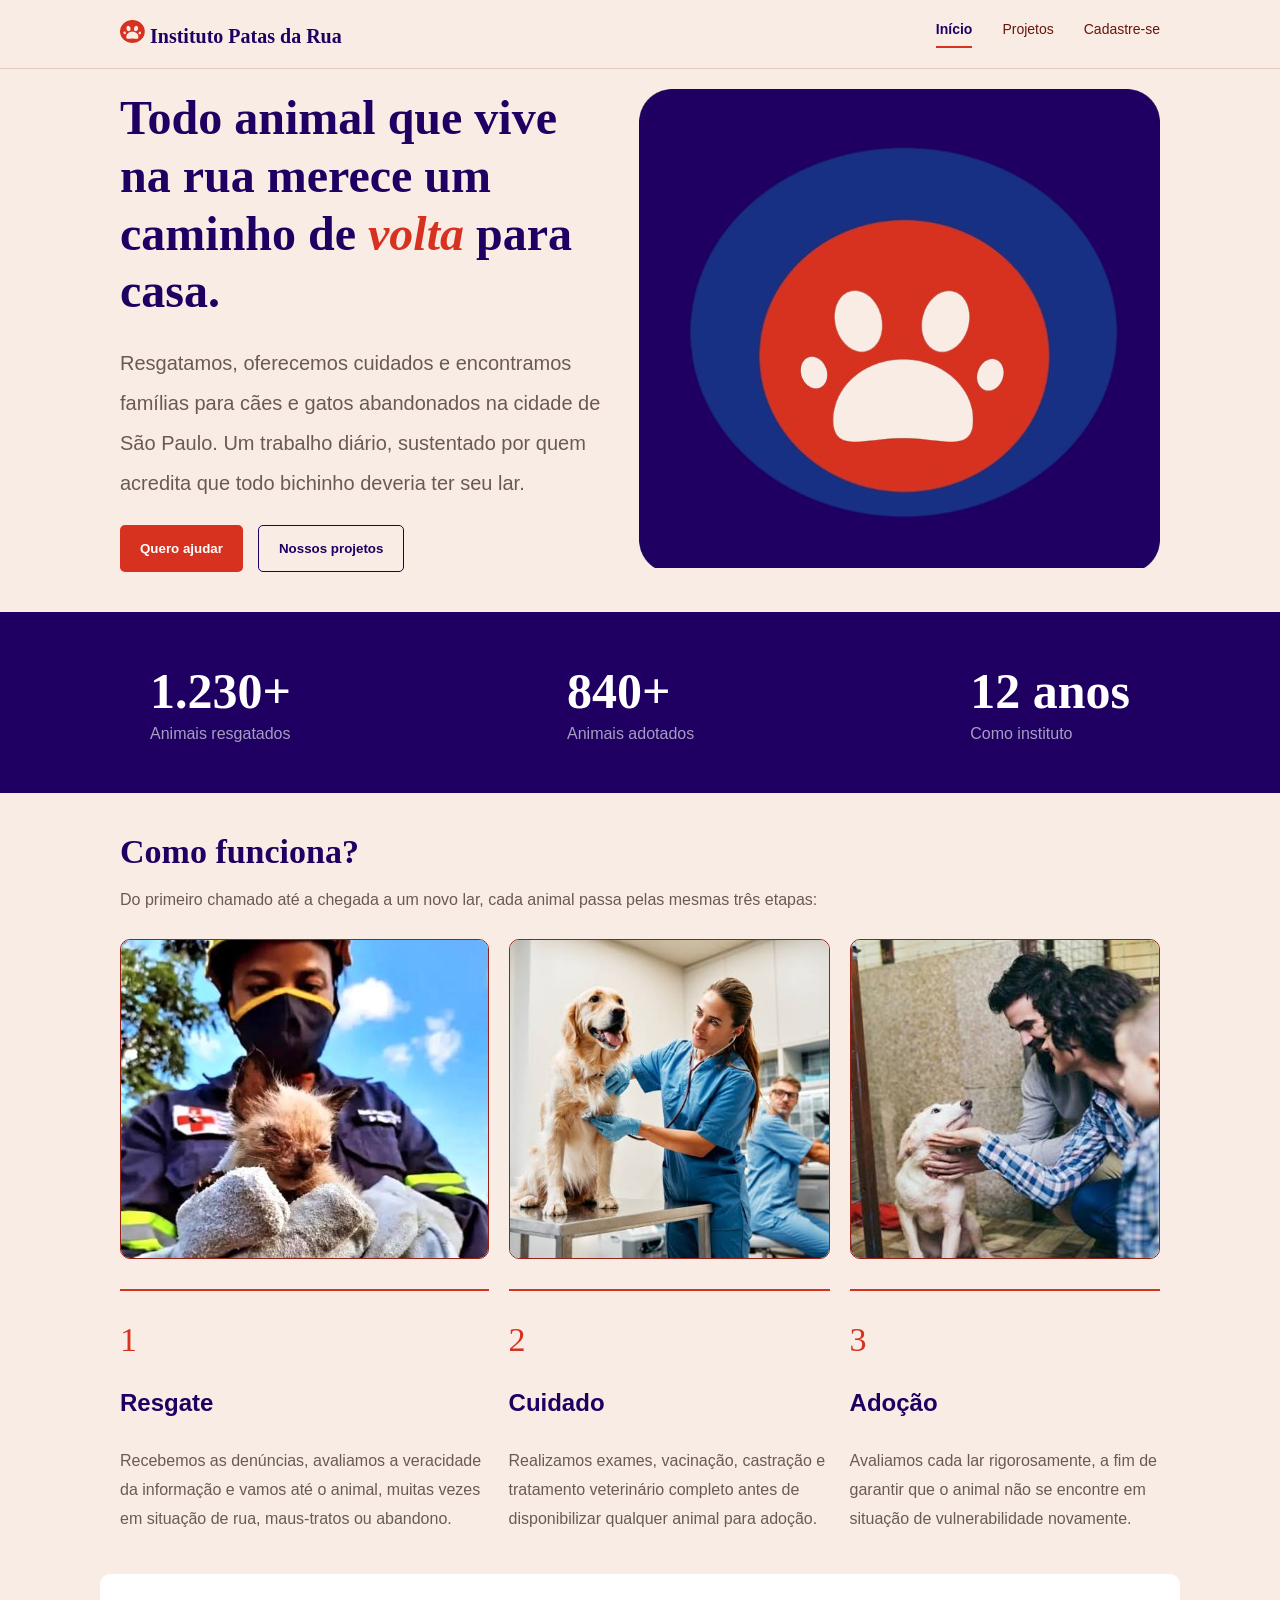
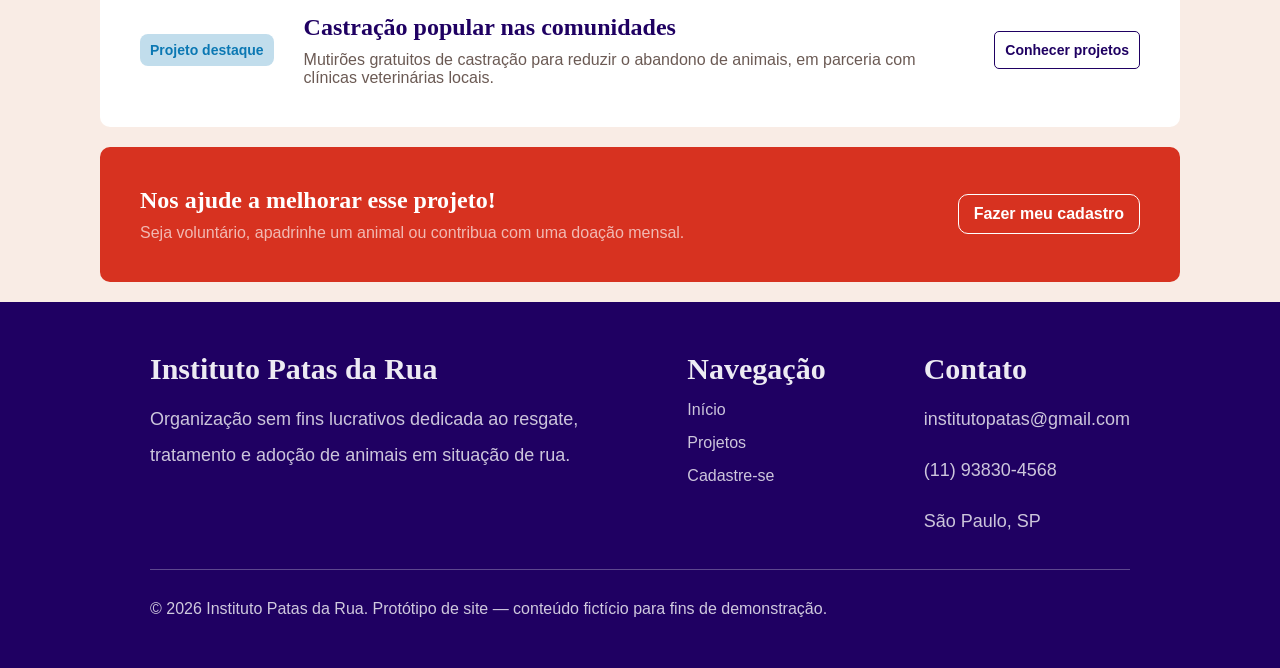
==== index.html @ ed0e5763 "correções W3C" ====
<!DOCTYPE html>
<html lang="en">

<head>
    <meta charset="UTF-8">
    <meta name="viewport" content="width=device-width, initial-scale=1.0">
    <title>Projeto Patas de Rua</title>
    <link rel="stylesheet" href="css/style_index.css">
</head>

<body>
    <header class="header">
        <div class="header_content">
            <div class="header_content__logo">
                <h1>
                    <img src="assets/logo.png" alt="Logo Menu">
                    <span>Instituto Patas da Rua</span>
                </h1>
            </div>
            <nav>
                <ul>
                    <li class="active"><a href="index.html">Início</a></li>
                    <li><a href="projetos.html">Projetos</a></li>
                    <li><a href="cadastro.html">Cadastre-se</a></li>
                </ul>
            </nav>
        </div>
    </header>
    <main class="main">
        <section class="hero">
            <div class="hero_content">
                <div class="hero_title">
                    <h2>Todo animal que vive na rua merece um caminho de <span
                            style="color: #D73220;"><i>volta</i></span> para casa.</h2>
                    <p>Resgatamos, oferecemos cuidados e encontramos famílias para cães e gatos abandonados na cidade de
                        São Paulo.
                        Um trabalho diário, sustentado por quem acredita que todo bichinho deveria ter seu lar.</p>
                    <div class="hero_buttons">
                        <button type="button" id="ajuda">Quero ajudar</button>
                        <button type="button" id="projetos">Nossos projetos</button>
                    </div>
                </div>
                <div class="hero_image">
                    <img src="assets/logo-grande.png" alt="Logo Patas da Rua">
                </div>
            </div>
        </section>
        <div class="ong_info">
            <div class="ong_info__content">
                <div class="ong_info__card">
                    <span>1.230+</span>
                    <span>Animais resgatados</span>
                </div>
                <div class="ong_info__card">
                    <span>840+</span>
                    <span>Animais adotados</span>
                </div>
                <div class="ong_info__card">
                    <span>12 anos</span>
                    <span>Como instituto</span>
                </div>
            </div>
        </div>
        <section class="ong">
            <div class="ong_content">
                <div class="ong_content__title">
                    <h3>Como funciona?</h3>
                    <p>Do primeiro chamado até a chegada a um novo lar, cada animal passa pelas mesmas três etapas:</p>
                </div>
                <div class="ong_content__list">
                    <div class="ong_content__item">
                        <img src="assets/resgate.jpg" alt="Resgatando Animais">
                        <div class="ong_item__desc">
                            <span>1</span>
                            <h4>Resgate</h4>
                            <p>Recebemos as denúncias, avaliamos a veracidade da informação e vamos até o animal, muitas
                                vezes em situação de rua, maus-tratos ou abandono.</p>
                        </div>
                    </div>
                    <div class="ong_content__item">
                        <img src="assets/cuidado.jpg" alt="Cuidando de Animais">
                        <div class="ong_item__desc">
                            <span>2</span>
                            <h4>Cuidado</h4>
                            <p>Realizamos exames, vacinação, castração e tratamento veterinário completo antes de
                                disponibilizar qualquer animal para adoção.</p>
                        </div>
                    </div>
                    <div class="ong_content__item">
                        <img src="assets/adocao.jpg" alt="Adotando Animais">
                        <div class="ong_item__desc">
                            <span>3</span>
                            <h4>Adoção</h4>
                            <p>Avaliamos cada lar rigorosamente, a fim de garantir que o animal não se encontre em
                                situação
                                de vulnerabilidade novamente.</p>
                        </div>
                    </div>
                </div>
            </div>
        </section>
        <section class="projeto_destaque">
            <div class="projeto_destaque__content">
                <div class="projeto_destaque__title">
                    <span>Projeto destaque</span>
                </div>
                <div class="projeto_destaque__desc">
                    <h4>Castração popular nas comunidades</h4>
                    <p>Mutirões gratuitos de castração para reduzir o abandono de animais, em parceria com clínicas
                        veterinárias locais.</p>
                </div>
                <div class="projeto_destaque__button">
                    <button type="button">Conhecer projetos</button>
                </div>
            </div>
        </section>
        <section class="disclaimer-cadastro">
            <div class="disclaimer-cadastro__content">
                <h4>Nos ajude a melhorar esse projeto!</h4>
                <p>Seja voluntário, apadrinhe um animal ou contribua com uma doação mensal.</p>
            </div>
            <div class="disclaimer-cadastro__button">
                <button type="button">Fazer meu cadastro</button>
            </div>
        </section>
        <footer class="footer">
            <div class="footer_content">
                <div class="footer_content__left">
                    <div class="footer_content__item">
                        <h4>Instituto Patas da Rua</h4>
                        <span>Organização sem fins lucrativos dedicada ao resgate, tratamento e adoção de animais em
                            situação
                            de
                            rua.</span>
                    </div>
                    <div class="footer_content__item">
                        <h4>Navegação</h4>
                        <ul>
                            <li><a href="index.html">Início</a></li>
                            <li><a href="projetos.html">Projetos</a></li>
                            <li><a href="cadastro.html">Cadastre-se</a></li>
                        </ul>
                    </div>
                    <div class="footer_content__item">
                        <h4>Contato</h4>
                        <span>institutopatas@gmail.com</span>
                        <span>(11) 93830-4568</span>
                        <span>São Paulo, SP</span>
                    </div>
                </div>
                <hr>
                <div class="footer_content__right">
                    <span>© 2026 Instituto Patas da Rua. Protótipo de site — conteúdo fictício para fins de
                        demonstração.</span>
                </div>
            </div>
        </footer>
    </main>
    <script>
        const menuItems = document.querySelectorAll(".header nav ul li");
        const paginaAtual = window.location.pathname.split("/").pop() || "index.html";

        menuItems.forEach((item) => {
            const link = item.querySelector("a");
            item.classList.toggle("active", link.getAttribute("href") === paginaAtual);
        });

        if (!document.querySelector(".header nav ul li.active")) {
            menuItems[0].classList.add("active");
        }
    </script>
</body>

</html>
---- css/style_index.css ----
*{
    margin: 0;
    padding: 0;
    box-sizing: border-box;
}

body{
    background-color: #F9ECE5;
    font-family: 'Work Sans', sans-serif;
}

.main{
    display: flex;
    flex-direction: column;
    gap: 20px;
}

.header{
    padding: 20px;
    border-bottom: 1px solid rgba(105, 22, 11, 0.162);
}

.header .header_content{
    display: flex;
    justify-content: space-between;
    align-items: end;
    margin: 0 100px;
}

.header h1{
    font-family: 'Fraunces', Georgia, serif;
    color: #1F0062;
    font-size: 20px;
}

.header nav ul{
    display: flex;
    gap: 30px;
}

.header nav ul li{
    list-style: none;
    padding-bottom: 8px;
    border-bottom: 2px solid transparent;
}

.header nav ul li.active{
    border-bottom-color: #D73220;   
}

.header nav ul li.active a{
    color: #1F0062;
    font-weight: 700;
}

.header nav ul li a{
    text-decoration: none;
    text-decoration-line: none;
    font-size: 14px;
    color: #68150A;
}

.header_content__logo{
    display: flex;
    align-items: center;
    gap: 10px;
}

.header_content__logo h1 img{
    width: 25px;
    height: 25  px;
    object-fit: contain;
}

.hero .hero_title{
    display: flex;
    flex-direction: column;
    justify-content: space-between;
}

.hero .hero_title h2{
    font-size: 48px;
    font-family: 'Fraunces', Georgia, serif;
    line-height: 1.2;
    color: #1F0062;
}

.hero .hero_title p{
    font-size: 20px;
    color: #6b5A54;
    line-height: 2;
}

.hero .hero_content{
    display: flex;
    gap: 20px;
    margin: 0 100px;
    padding: 20px;
}

.hero .hero_buttons{
    display: flex;
    gap: 15px;
}

.hero .hero_buttons button{
    padding: 15px 20px;
    background: transparent;
    border: none;
    font-family: 'Work Sans', sans-serif;
    border-radius: 5px;
    font-weight: 700;
    cursor: pointer;
}

.hero .hero_buttons button#ajuda{
    background-color: #D73220; 
    color: #fff;
}

.hero .hero_buttons button#ajuda:hover{
    background-color: #962216; 
    transition: all 300ms;
}

.hero .hero_buttons button#projetos{
    border: 1px solid #1F0062;
    color: #1F0062;
}

.hero .hero_buttons button#projetos:hover{
    background-color: #1F0062; 
    color: #fff;
    transition: all 300ms;
}

.ong_info{
    background-color: #1F0062;
}

.ong_info__content{
    display: flex;
    justify-content: space-between;
    margin: 0 100px;
    padding: 50px;
}

.ong_info__card{
    display: flex;
    flex-direction: column;
    gap: 5px;
}

.ong_info__card span:nth-child(1){
    font-size: 50px;
    font-weight: 700;
    color: #fff;
    font-family: 'Fraunces', Georgia, serif;
}

.ong_info__card span:nth-child(2){
    font-size: 16px;
    font-weight: 500;
    color: #ffffff9c;
    font-family: 'Work Sans', sans-serif;
}

.ong_content{
    margin: 0 100px;
    padding: 20px;
    display: flex;
    flex-direction: column;
    gap: 30px;
}

.ong_content__title{
    display: flex;
    flex-direction: column;
    gap: 20px;
}

.ong_content__title h3{
    font-family: 'Fraunces', Georgia, serif;
    font-size: 34px;
    color: #1F0062;
}

.ong_content__title p{
    font-family: 'Work Sans', sans-serif;
    color: #6b5A54;
    font-size: 16px;
}

.ong_content__list{
    display: flex;
    gap: 20px;
}

.ong_content__item{
    display: flex;
    flex-direction: column;
    gap: 30px;
}

.ong_content__item img{
    object-fit: cover;
    width: 100%;
    height: 320px;
    border: 1px solid #962216;
    border-radius: 10px;
}

.ong_item__desc{
    border-top: 2px solid #D73220;
    padding-top: 30px;
    display: flex;
    flex-direction: column;
    gap: 30px;
}

.ong_content__item span{
    font-family: 'Fraunces', Georgia, serif;
    font-size: 34px;
    color: #D73220;
}

.ong_content__item h4{
    font-family: 'Work Sans', sans-serif;
    font-size: 24px;
    color: #1F0062;
}

.ong_content__item p{
    font-family: 'Work Sans', sans-serif;
    font-size: 16px;
    color: #6b5A54;
    line-height: 1.8;
}

.projeto_destaque__content{
    display: flex;
    align-items: center;
    gap: 30px;
    background-color: #fff;
    border-radius: 10px;
    margin: 0 100px;
    padding: 40px;
}

.projeto_destaque__title{
    display: flex;
    flex-shrink: 0;
}

.projeto_destaque__title span{
    display: inline-flex;
    white-space: nowrap;
    font-family: 'Work Sans', sans-serif;
    font-size: 14px;
    padding: 8px 10px;
    background-color: #0b78b340;
    color: #0B78B3;
    font-weight: 700;
    border-radius: 8px;
}

.projeto_destaque__desc{
    display: flex;
    flex-direction: column;
    flex: 1;
    min-width: 0;
    gap: 10px;
}

.projeto_destaque__desc h4{
    font-family: 'Fraunces', Georgia, serif;
    font-size: 24px;
    color: #1F0062;
}

.projeto_destaque__desc p{
    font-family: 'Work Sans', sans-serif;
    font-size: 16px;
    color: #6b5A54;
}

.projeto_destaque__button{
    flex-shrink: 0;
}

.projeto_destaque__button button{
    padding: 10px;
    background: transparent;
    border: none;
    font-family: 'Work Sans', sans-serif;
    border-radius: 5px;
    font-weight: 700;
    cursor: pointer;

    border: 1px solid #1F0062;
    color: #1F0062;
    font-size: 14px;
}

.projeto_destaque__button button:hover{
    background-color: #1F0062; 
    color: #fff;
    transition: all 300ms;
}

.disclaimer-cadastro{
    margin: 0 100px;
    border-radius: 10px;
    background-color: #D73220;
    padding: 40px;
    display: flex;
    justify-content: space-between;
    align-items: center;
}

.disclaimer-cadastro__content{
    display: flex;
    flex-direction: column;
    gap: 10px;
}

.disclaimer-cadastro h4{
    font-weight: 700;
    font-size: 24px;
    color: #fff;
    font-family: 'Fraunces', Georgia, serif;
}

.disclaimer-cadastro p{
    color: #ffffffa8;
    font-family: 16px;
    font-family: 'Work Sans', sans-serif;
}

.disclaimer-cadastro__button button{
    background: transparent;
    padding: 10px 15px;
    border: 1px solid #fff;
    border-radius: 10px;
    font-family: 'Work Sans', sans-serif;
    font-weight: 700;
    font-size: 16px;
    color: #fff;
    cursor: pointer;
}

.disclaimer-cadastro__button button:hover{
    background-color: #fff; 
    color: #D73220;
    transition: all 300ms;
}

.footer{
    background-color: #1F0062;
}

.footer_content{
    margin: 0 100px;
    padding: 50px;
    display: flex;
    flex-direction: column;
    gap: 30px;
}

.footer_content__left{
    display: flex;
    gap: 10%;
}

.footer_content__item{
    display: flex;
    flex-direction: column;
    gap: 15px;
}

.footer_content__item h4{
    font-family: 'Fraunces', Georgia, serif;
    color: #ffffffeb;
    font-size: 30px;
}

.footer_content__item span{
    font-family: 'Work Sans', sans-serif;
    color: #ffffffc5;
    font-size: 18px;
    line-height: 2;
}

.footer_content__item ul{
    display: flex;
    flex-direction: column;
    gap: 15px;
}

.footer_content__item ul li{
    list-style: none;
}

.footer_content__item ul li a{
    text-decoration: none;
    text-decoration-line: none;
    font-size: 16px;
    color: #ffffffc5;
}

.footer_content hr{
    border: none;
    height: 1px;
    background-color: rgba(255, 255, 255, 0.28);
    margin: 0;
}

.footer_content__right span{
    color: #ffffffc9;
}
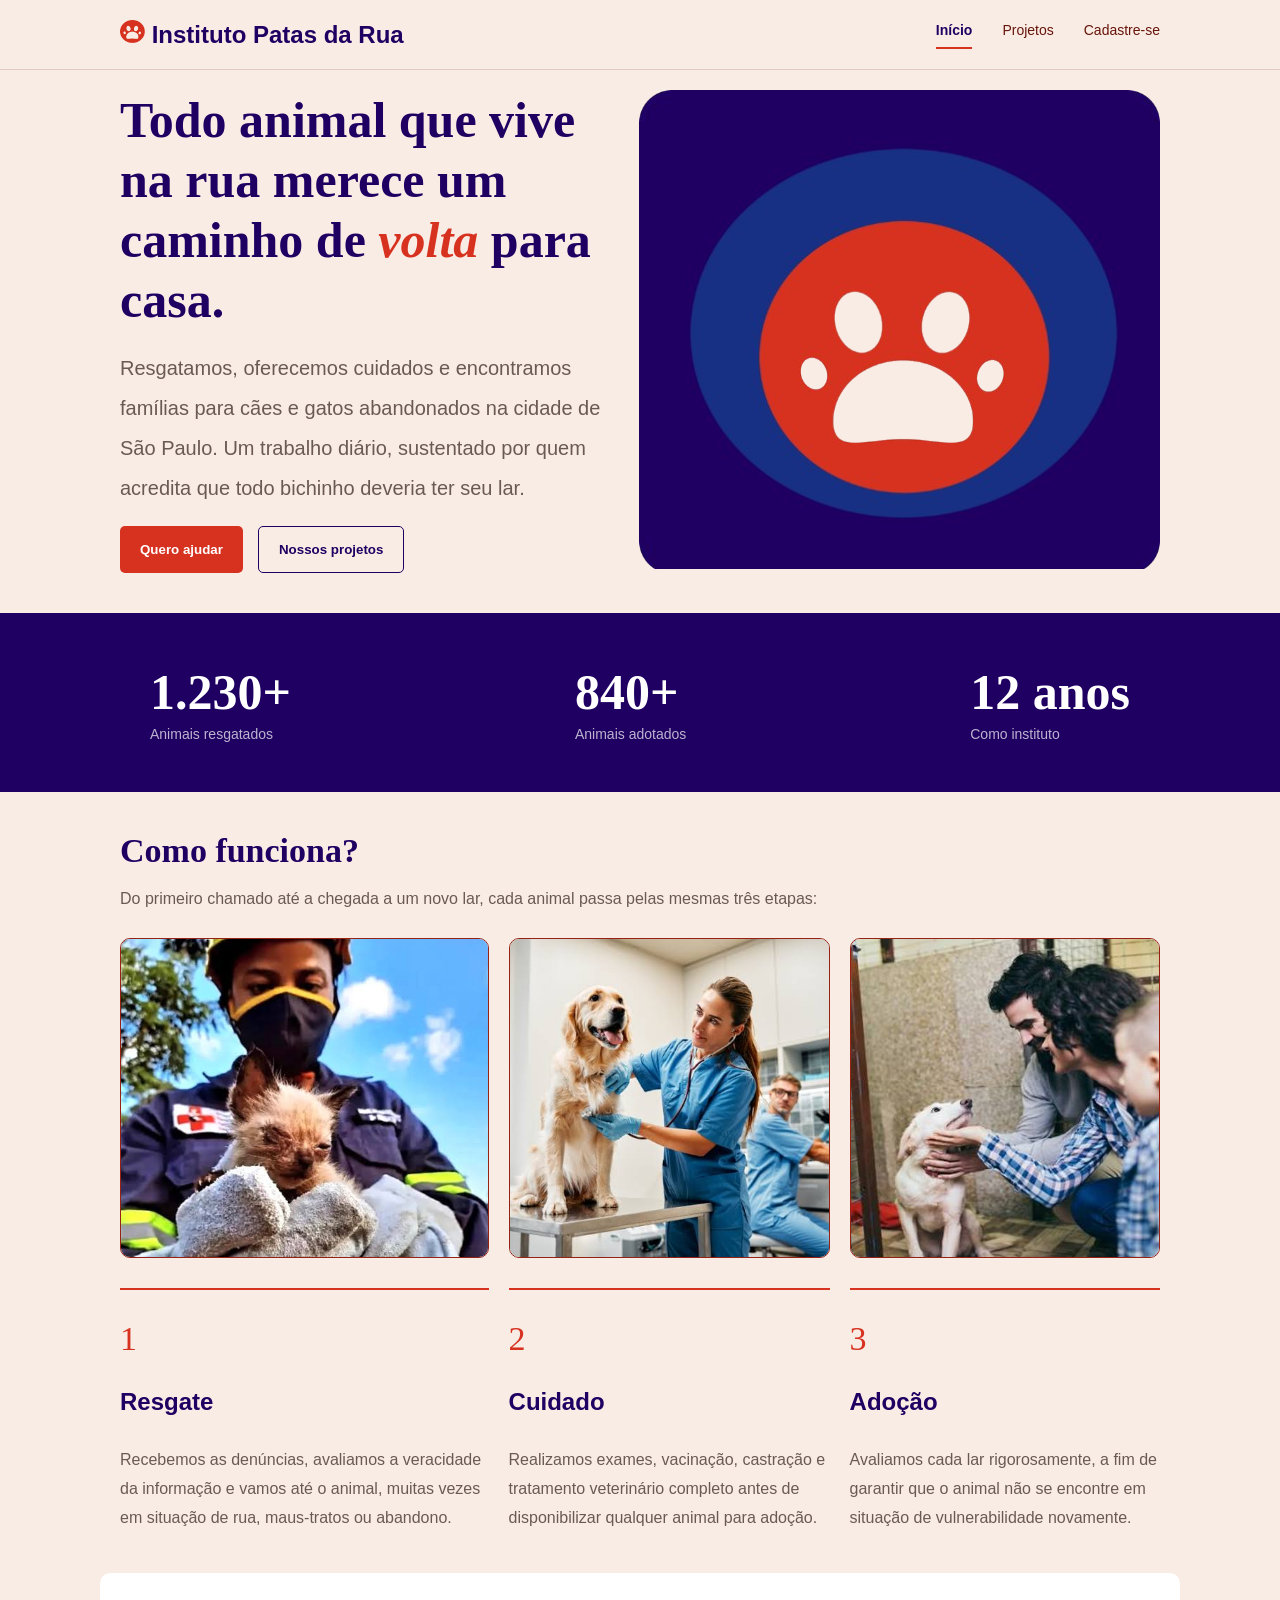
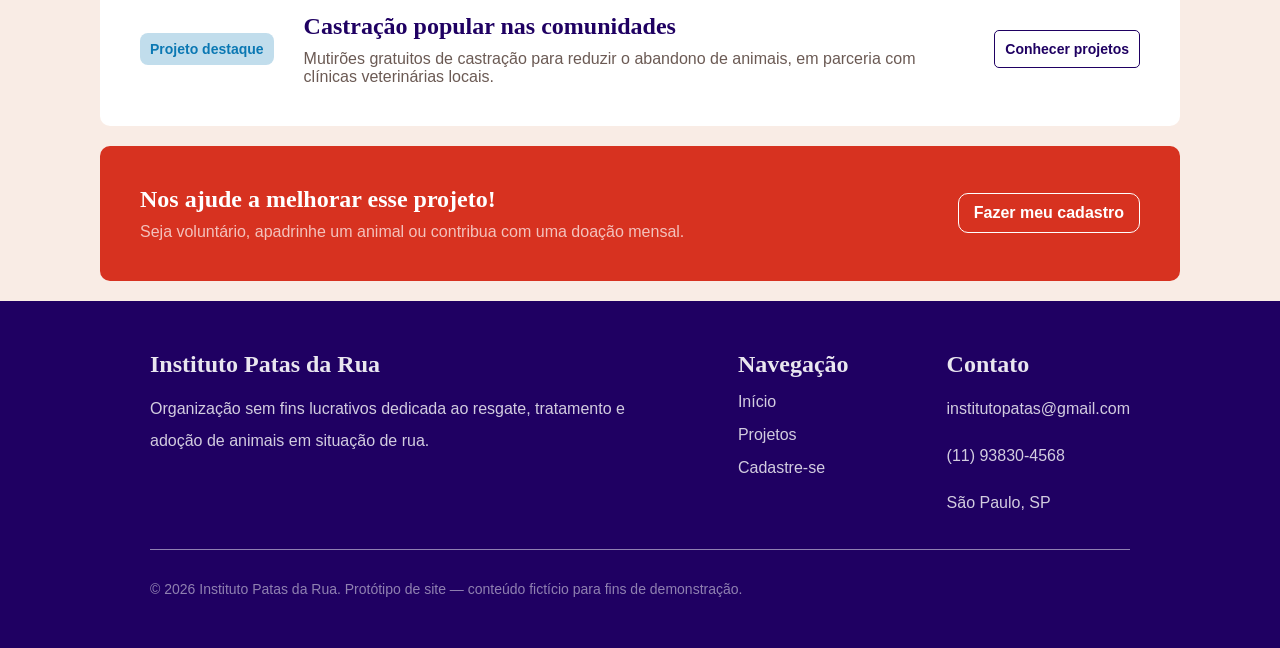
==== commit fb54c163: "adicionando variáveis css e ajustando tamanho de títulos, textos e cores" ====
--- a/index.html
+++ b/index.html
@@ -6,6 +6,8 @@
     <meta name="viewport" content="width=device-width, initial-scale=1.0">
     <title>Projeto Patas de Rua</title>
     <link rel="stylesheet" href="css/style_index.css">
+    <link rel="stylesheet" href="css/style_menu.css">
+    <link rel="stylesheet" href="css/style_footer.css">
 </head>
 
 <body>
@@ -31,7 +33,7 @@
             <div class="hero_content">
                 <div class="hero_title">
                     <h2>Todo animal que vive na rua merece um caminho de <span
-                            style="color: #D73220;"><i>volta</i></span> para casa.</h2>
+                            style="color: var(--vermelho);"><i>volta</i></span> para casa.</h2>
                     <p>Resgatamos, oferecemos cuidados e encontramos famílias para cães e gatos abandonados na cidade de
                         São Paulo.
                         Um trabalho diário, sustentado por quem acredita que todo bichinho deveria ter seu lar.</p>
--- a/css/style_index.css
+++ b/css/style_index.css
@@ -1,3 +1,30 @@
+:root {
+    --vermelho: #D73220;
+    --creme: #F9ECE5;
+    --marrom: #68150A;
+    --azul: #0B78B3;
+    --roxo: #1F0062;
+    --branco: #ffffff;
+    --texto: #6b5A54;
+    --vermelho-escuro: #962216;
+    --vermelho-hover: #68170e;
+    --borda: rgba(105, 22, 11, 0.162);
+    --vermelho-suave: #D7322026;
+    --azul-suave: #0b78b340;
+    --marrom-suave: #68150A26;
+    --roxo-suave: #1F006226;
+    
+    --fonte-titulo: 'Fraunces', Georgia, serif;
+    --fonte-texto: 'Work Sans', sans-serif;
+    
+    --tamanho-titulo-grande: 50px;
+    --tamanho-titulo: 34px;
+    --tamanho-subtitulo: 24px;
+    --tamanho-texto-grande: 20px;
+    --tamanho-texto: 16px;
+    --tamanho-texto-pequeno: 14px;
+}
+
 *{
     margin: 0;
     padding: 0;
@@ -5,8 +32,8 @@
 }
 
 body{
-    background-color: #F9ECE5;
-    font-family: 'Work Sans', sans-serif;
+    background-color: var(--creme);
+    font-family: var(--fonte-texto);
 }
 
 .main{
@@ -15,79 +42,22 @@
     gap: 20px;
 }
 
-.header{
-    padding: 20px;
-    border-bottom: 1px solid rgba(105, 22, 11, 0.162);
-}
-
-.header .header_content{
-    display: flex;
+.hero .hero_title{
+    display: flex;
+    flex-direction: column;
     justify-content: space-between;
-    align-items: end;
-    margin: 0 100px;
-}
-
-.header h1{
-    font-family: 'Fraunces', Georgia, serif;
-    color: #1F0062;
-    font-size: 20px;
-}
-
-.header nav ul{
-    display: flex;
-    gap: 30px;
-}
-
-.header nav ul li{
-    list-style: none;
-    padding-bottom: 8px;
-    border-bottom: 2px solid transparent;
-}
-
-.header nav ul li.active{
-    border-bottom-color: #D73220;   
-}
-
-.header nav ul li.active a{
-    color: #1F0062;
-    font-weight: 700;
-}
-
-.header nav ul li a{
-    text-decoration: none;
-    text-decoration-line: none;
-    font-size: 14px;
-    color: #68150A;
-}
-
-.header_content__logo{
-    display: flex;
-    align-items: center;
-    gap: 10px;
-}
-
-.header_content__logo h1 img{
-    width: 25px;
-    height: 25  px;
-    object-fit: contain;
-}
-
-.hero .hero_title{
-    display: flex;
-    flex-direction: column;
-    justify-content: space-between;
 }
 
 .hero .hero_title h2{
-    font-size: 48px;
-    font-family: 'Fraunces', Georgia, serif;
+    font-size: var(--tamanho-titulo-grande);
+    font-family: var(--fonte-titulo);
     line-height: 1.2;
-    color: #1F0062;
+    color: var(--roxo);
 }
 
 .hero .hero_title p{
-    font-size: 20px;
-    color: #6b5A54;
+    font-size: var(--tamanho-texto-grande);
+    color: var(--texto);
     line-height: 2;
 }
 
@@ -107,35 +77,35 @@
     padding: 15px 20px;
     background: transparent;
     border: none;
-    font-family: 'Work Sans', sans-serif;
+    font-family: var(--fonte-texto);
     border-radius: 5px;
     font-weight: 700;
     cursor: pointer;
 }
 
 .hero .hero_buttons button#ajuda{
-    background-color: #D73220; 
-    color: #fff;
+    background-color: var(--vermelho); 
+    color: var(--branco);
 }
 
 .hero .hero_buttons button#ajuda:hover{
-    background-color: #962216; 
+    background-color: var(--vermelho-escuro); 
     transition: all 300ms;
 }
 
 .hero .hero_buttons button#projetos{
-    border: 1px solid #1F0062;
-    color: #1F0062;
+    border: 1px solid var(--roxo);
+    color: var(--roxo);
 }
 
 .hero .hero_buttons button#projetos:hover{
-    background-color: #1F0062; 
-    color: #fff;
+    background-color: var(--roxo); 
+    color: var(--branco);
     transition: all 300ms;
 }
 
 .ong_info{
-    background-color: #1F0062;
+    background-color: var(--roxo);
 }
 
 .ong_info__content{
@@ -152,17 +122,17 @@
 }
 
 .ong_info__card span:nth-child(1){
-    font-size: 50px;
-    font-weight: 700;
-    color: #fff;
-    font-family: 'Fraunces', Georgia, serif;
+    font-size: var(--tamanho-titulo-grande);
+    font-weight: 700;
+    color: var(--branco);
+    font-family: var(--fonte-titulo);
 }
 
 .ong_info__card span:nth-child(2){
-    font-size: 16px;
+    font-size: var(--tamanho-texto-pequeno);
     font-weight: 500;
-    color: #ffffff9c;
-    font-family: 'Work Sans', sans-serif;
+    color: rgba(255, 255, 255, 0.7);
+    font-family: var(--fonte-texto);
 }
 
 .ong_content{
@@ -180,15 +150,15 @@
 }
 
 .ong_content__title h3{
-    font-family: 'Fraunces', Georgia, serif;
-    font-size: 34px;
-    color: #1F0062;
+    font-family: var(--fonte-titulo);
+    font-size: var(--tamanho-titulo);
+    color: var(--roxo);
 }
 
 .ong_content__title p{
-    font-family: 'Work Sans', sans-serif;
-    color: #6b5A54;
-    font-size: 16px;
+    font-family: var(--fonte-texto);
+    color: var(--texto);
+    font-size: var(--tamanho-texto);
 }
 
 .ong_content__list{
@@ -206,12 +176,12 @@
     object-fit: cover;
     width: 100%;
     height: 320px;
-    border: 1px solid #962216;
+    border: 1px solid var(--vermelho-escuro);
     border-radius: 10px;
 }
 
 .ong_item__desc{
-    border-top: 2px solid #D73220;
+    border-top: 2px solid var(--vermelho);
     padding-top: 30px;
     display: flex;
     flex-direction: column;
@@ -219,21 +189,21 @@
 }
 
 .ong_content__item span{
-    font-family: 'Fraunces', Georgia, serif;
-    font-size: 34px;
-    color: #D73220;
+    font-family: var(--fonte-titulo);
+    font-size: var(--tamanho-titulo);
+    color: var(--vermelho);
 }
 
 .ong_content__item h4{
-    font-family: 'Work Sans', sans-serif;
-    font-size: 24px;
-    color: #1F0062;
+    font-family: var(--fonte-texto);
+    font-size: var(--tamanho-subtitulo);
+    color: var(--roxo);
 }
 
 .ong_content__item p{
-    font-family: 'Work Sans', sans-serif;
-    font-size: 16px;
-    color: #6b5A54;
+    font-family: var(--fonte-texto);
+    font-size: var(--tamanho-texto);
+    color: var(--texto);
     line-height: 1.8;
 }
 
@@ -241,7 +211,7 @@
     display: flex;
     align-items: center;
     gap: 30px;
-    background-color: #fff;
+    background-color: var(--branco);
     border-radius: 10px;
     margin: 0 100px;
     padding: 40px;
@@ -255,11 +225,11 @@
 .projeto_destaque__title span{
     display: inline-flex;
     white-space: nowrap;
-    font-family: 'Work Sans', sans-serif;
-    font-size: 14px;
+    font-family: var(--fonte-texto);
+    font-size: var(--tamanho-texto-pequeno);
     padding: 8px 10px;
-    background-color: #0b78b340;
-    color: #0B78B3;
+    background-color: var(--azul-suave);
+    color: var(--azul);
     font-weight: 700;
     border-radius: 8px;
 }
@@ -273,15 +243,15 @@
 }
 
 .projeto_destaque__desc h4{
-    font-family: 'Fraunces', Georgia, serif;
-    font-size: 24px;
-    color: #1F0062;
+    font-family: var(--fonte-titulo);
+    font-size: var(--tamanho-subtitulo);
+    color: var(--roxo);
 }
 
 .projeto_destaque__desc p{
-    font-family: 'Work Sans', sans-serif;
-    font-size: 16px;
-    color: #6b5A54;
+    font-family: var(--fonte-texto);
+    font-size: var(--tamanho-texto);
+    color: var(--texto);
 }
 
 .projeto_destaque__button{
@@ -292,26 +262,26 @@
     padding: 10px;
     background: transparent;
     border: none;
-    font-family: 'Work Sans', sans-serif;
+    font-family: var(--fonte-texto);
     border-radius: 5px;
     font-weight: 700;
     cursor: pointer;
 
-    border: 1px solid #1F0062;
-    color: #1F0062;
-    font-size: 14px;
+    border: 1px solid var(--roxo);
+    color: var(--roxo);
+    font-size: var(--tamanho-texto-pequeno);
 }
 
 .projeto_destaque__button button:hover{
-    background-color: #1F0062; 
-    color: #fff;
+    background-color: var(--roxo); 
+    color: var(--branco);
     transition: all 300ms;
 }
 
 .disclaimer-cadastro{
     margin: 0 100px;
     border-radius: 10px;
-    background-color: #D73220;
+    background-color: var(--vermelho);
     padding: 40px;
     display: flex;
     justify-content: space-between;
@@ -326,95 +296,31 @@
 
 .disclaimer-cadastro h4{
     font-weight: 700;
-    font-size: 24px;
-    color: #fff;
-    font-family: 'Fraunces', Georgia, serif;
+    font-size: var(--tamanho-subtitulo);
+    color: var(--branco);
+    font-family: var(--fonte-titulo);
 }
 
 .disclaimer-cadastro p{
-    color: #ffffffa8;
+    color: rgba(255, 255, 255, 0.7);
     font-family: 16px;
-    font-family: 'Work Sans', sans-serif;
+    font-family: var(--fonte-texto);
 }
 
 .disclaimer-cadastro__button button{
     background: transparent;
     padding: 10px 15px;
-    border: 1px solid #fff;
+    border: 1px solid var(--branco);
     border-radius: 10px;
-    font-family: 'Work Sans', sans-serif;
-    font-weight: 700;
-    font-size: 16px;
-    color: #fff;
+    font-family: var(--fonte-texto);
+    font-weight: 700;
+    font-size: var(--tamanho-texto);
+    color: var(--branco);
     cursor: pointer;
 }
 
 .disclaimer-cadastro__button button:hover{
-    background-color: #fff; 
-    color: #D73220;
+    background-color: var(--branco); 
+    color: var(--vermelho);
     transition: all 300ms;
-}
-
-.footer{
-    background-color: #1F0062;
-}
-
-.footer_content{
-    margin: 0 100px;
-    padding: 50px;
-    display: flex;
-    flex-direction: column;
-    gap: 30px;
-}
-
-.footer_content__left{
-    display: flex;
-    gap: 10%;
-}
-
-.footer_content__item{
-    display: flex;
-    flex-direction: column;
-    gap: 15px;
-}
-
-.footer_content__item h4{
-    font-family: 'Fraunces', Georgia, serif;
-    color: #ffffffeb;
-    font-size: 30px;
-}
-
-.footer_content__item span{
-    font-family: 'Work Sans', sans-serif;
-    color: #ffffffc5;
-    font-size: 18px;
-    line-height: 2;
-}
-
-.footer_content__item ul{
-    display: flex;
-    flex-direction: column;
-    gap: 15px;
-}
-
-.footer_content__item ul li{
-    list-style: none;
-}
-
-.footer_content__item ul li a{
-    text-decoration: none;
-    text-decoration-line: none;
-    font-size: 16px;
-    color: #ffffffc5;
-}
-
-.footer_content hr{
-    border: none;
-    height: 1px;
-    background-color: rgba(255, 255, 255, 0.28);
-    margin: 0;
-}
-
-.footer_content__right span{
-    color: #ffffffc9;
 }
--- a/css/style_menu.css
+++ b/css/style_menu.css
@@ -0,0 +1,58 @@
+.header{
+    padding: 20px;
+    border-bottom: 1px solid var(--borda);
+}
+
+.header .header_content{
+    display: flex;
+    justify-content: space-between;
+    align-items: end;
+    margin: 0 100px;
+}
+
+.header h1{
+    font-family: var(--fonte-
+    
+    titulo);
+    color: var(--roxo);
+    font-size: var(--tamanho-subtitulo);
+}
+
+.header nav ul{
+    display: flex;
+    gap: 30px;
+}
+
+.header nav ul li{
+    list-style: none;
+    padding-bottom: 8px;
+    border-bottom: 2px solid transparent;
+}
+
+.header nav ul li.active{
+    border-bottom-color: var(--vermelho);   
+}
+
+.header nav ul li.active a{
+    color: var(--roxo);
+    font-weight: 700;
+}
+
+.header nav ul li a{
+    text-decoration: none;
+    text-decoration-line: none;
+    font-size: var(--tamanho-texto-pequeno);
+    color: var(--marrom);
+}
+
+.header_content__logo{
+    display: flex;
+    align-items: center;
+    gap: 10px;
+}
+
+.header_content__logo h1 img{
+    width: 25px;
+    height: 25  px;
+    object-fit: contain;
+}
--- a/css/style_footer.css
+++ b/css/style_footer.css
@@ -0,0 +1,64 @@
+.footer{
+    background-color: var(--roxo);
+}
+
+.footer_content{
+    margin: 0 100px;
+    padding: 50px;
+    display: flex;
+    flex-direction: column;
+    gap: 30px;
+}
+
+.footer_content__left{
+    display: flex;
+    gap: 10%;
+}
+
+.footer_content__item{
+    display: flex;
+    flex-direction: column;
+    gap: 15px;
+}
+
+.footer_content__item h4{
+    font-family: var(--fonte-titulo);
+    color: rgba(255, 255, 255, 0.9);
+    font-size: var(--tamanho-subtitulo);
+}
+
+.footer_content__item span{
+    font-family: var(--fonte-texto);
+    color: rgba(255, 255, 255, 0.8);
+    font-size: var(--tamanho-texto);
+    line-height: 2;
+}
+
+.footer_content__item ul{
+    display: flex;
+    flex-direction: column;
+    gap: 15px;
+}
+
+.footer_content__item ul li{
+    list-style: none;
+}
+
+.footer_content__item ul li a{
+    text-decoration: none;
+    text-decoration-line: none;
+    font-size: var(--tamanho-texto);
+    color: rgba(255, 255, 255, 0.8);
+}
+
+.footer_content hr{
+    border: none;
+    height: 1px;
+    background-color: rgba(255, 255, 255, 0.5);
+    margin: 0;
+}
+
+.footer_content__right span{
+    font-size: var(--tamanho-texto-pequeno);
+    color: rgba(255, 255, 255, 0.5);
+}
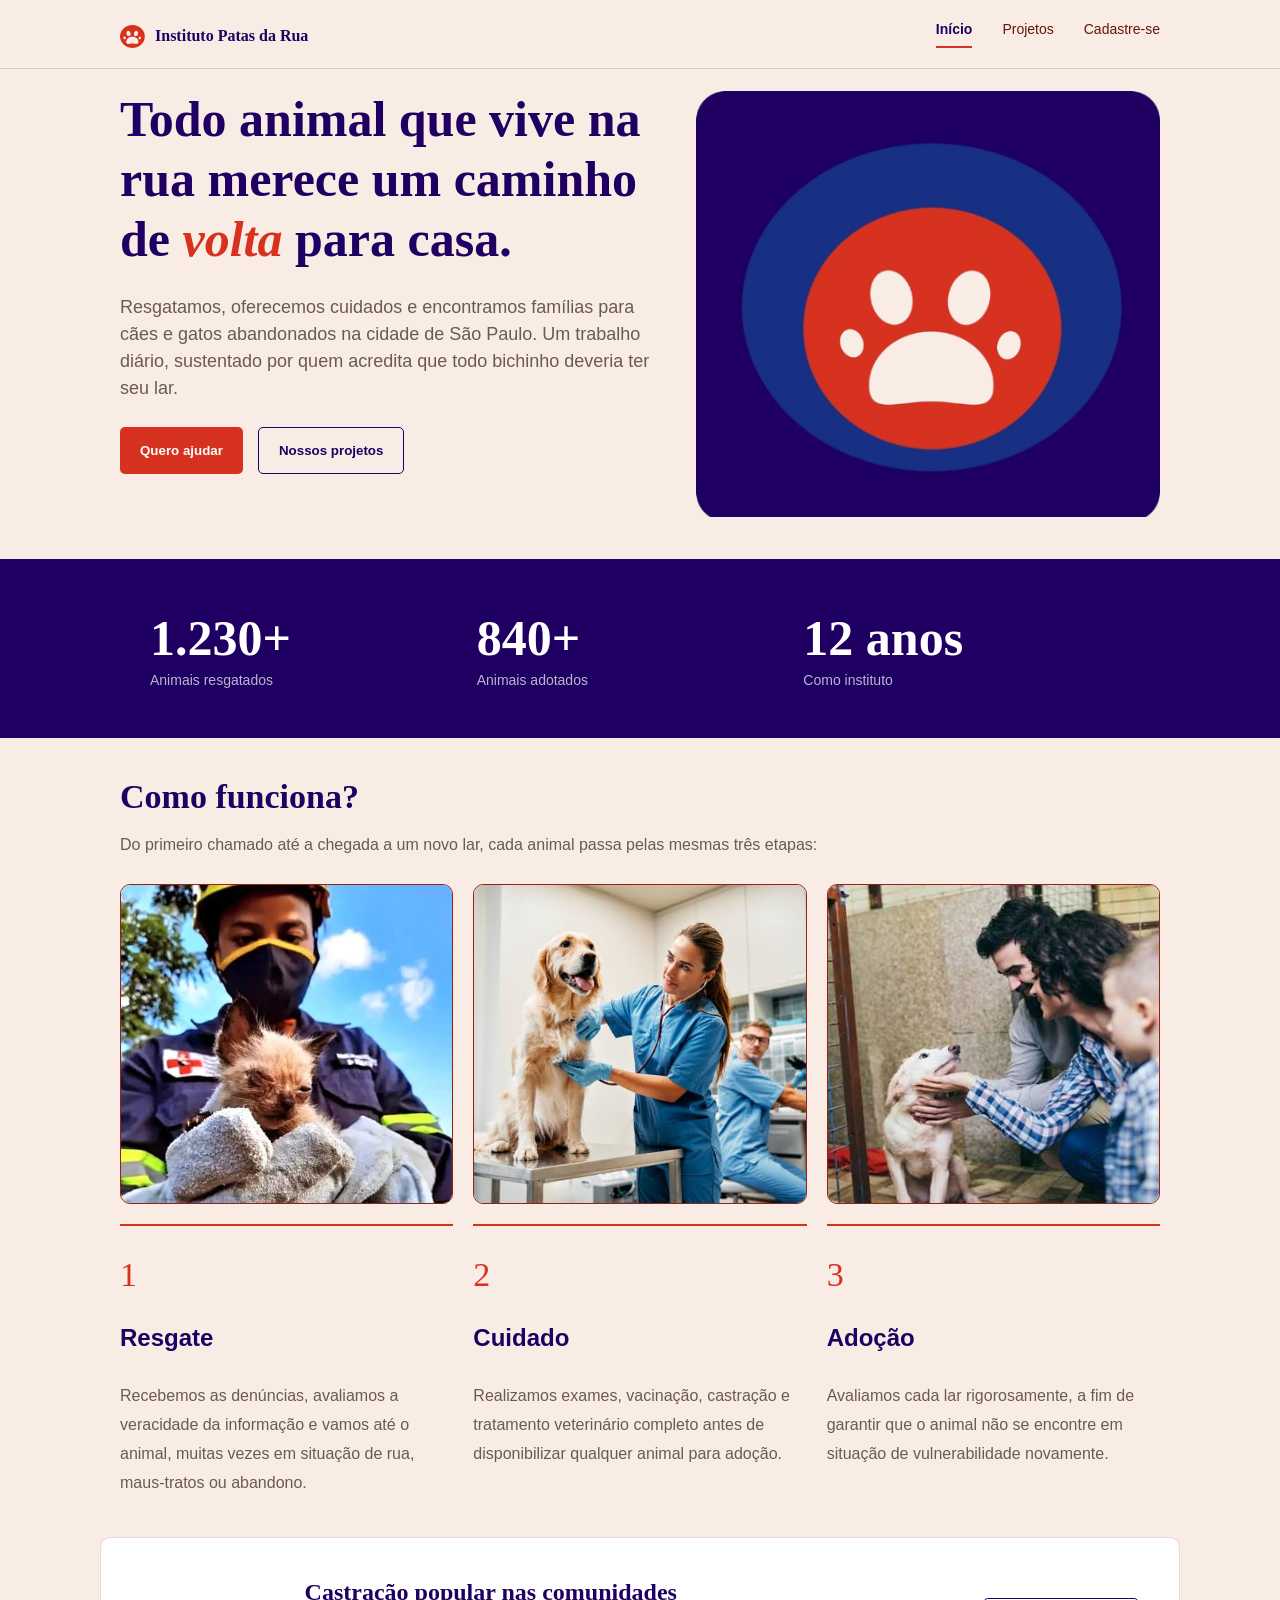
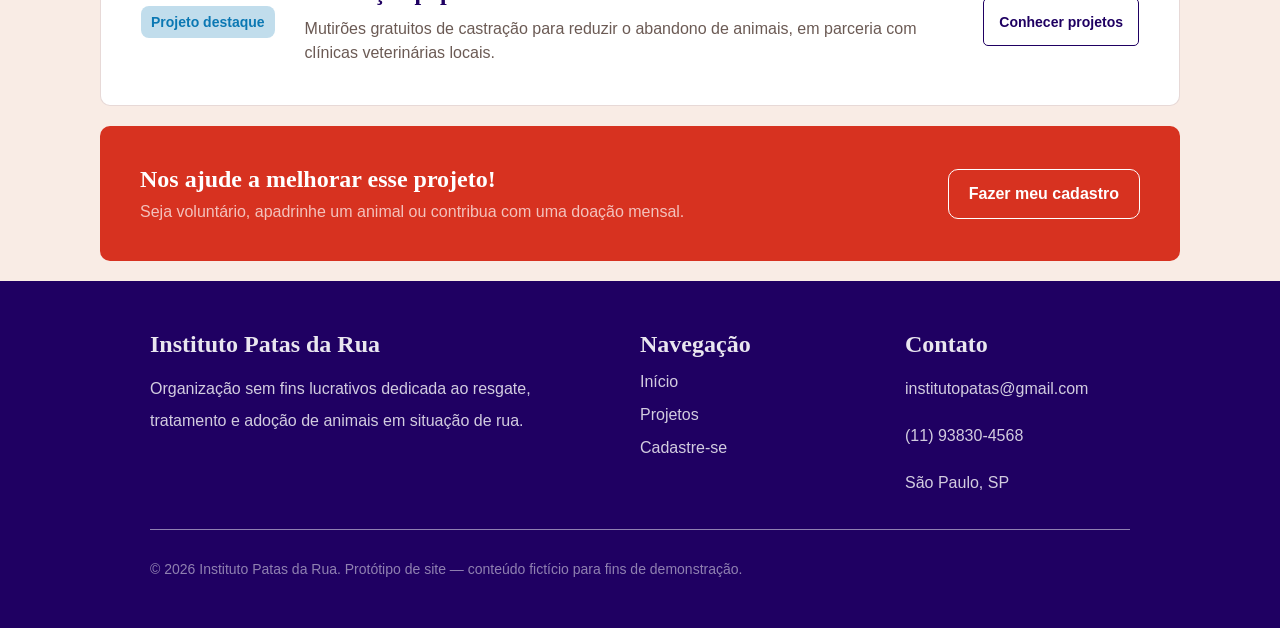
==== commit e2720873: "adicionando media queries ao site" ====
--- a/index.html
+++ b/index.html
@@ -116,18 +116,18 @@
                 </div>
             </div>
         </section>
-        <section class="disclaimer-cadastro">
-            <div class="disclaimer-cadastro__content">
+        <section class="disclaimer_cadastro">
+            <div class="disclaimer_cadastro__content">
                 <h4>Nos ajude a melhorar esse projeto!</h4>
                 <p>Seja voluntário, apadrinhe um animal ou contribua com uma doação mensal.</p>
             </div>
-            <div class="disclaimer-cadastro__button">
+            <div class="disclaimer_cadastro__button">
                 <button type="button">Fazer meu cadastro</button>
             </div>
         </section>
         <footer class="footer">
             <div class="footer_content">
-                <div class="footer_content__left">
+                <div class="footer_content__top">
                     <div class="footer_content__item">
                         <h4>Instituto Patas da Rua</h4>
                         <span>Organização sem fins lucrativos dedicada ao resgate, tratamento e adoção de animais em
@@ -151,7 +151,7 @@
                     </div>
                 </div>
                 <hr>
-                <div class="footer_content__right">
+                <div class="footer_content__bottom">
                     <span>© 2026 Instituto Patas da Rua. Protótipo de site — conteúdo fictício para fins de
                         demonstração.</span>
                 </div>
--- a/css/style_index.css
+++ b/css/style_index.css
@@ -13,67 +13,74 @@
     --azul-suave: #0b78b340;
     --marrom-suave: #68150A26;
     --roxo-suave: #1F006226;
-    
+
     --fonte-titulo: 'Fraunces', Georgia, serif;
     --fonte-texto: 'Work Sans', sans-serif;
-    
+
     --tamanho-titulo-grande: 50px;
     --tamanho-titulo: 34px;
     --tamanho-subtitulo: 24px;
-    --tamanho-texto-grande: 20px;
+    --tamanho-texto-grande: 18px;
     --tamanho-texto: 16px;
     --tamanho-texto-pequeno: 14px;
 }
 
-*{
+* {
     margin: 0;
     padding: 0;
     box-sizing: border-box;
 }
 
-body{
+body {
     background-color: var(--creme);
     font-family: var(--fonte-texto);
 }
 
-.main{
+.main {
     display: flex;
     flex-direction: column;
     gap: 20px;
 }
 
-.hero .hero_title{
-    display: flex;
-    flex-direction: column;
-    justify-content: space-between;
-}
-
-.hero .hero_title h2{
+.hero .hero_title {
+    display: flex;
+    flex-direction: column;
+    gap: 25px;
+}
+
+.hero .hero_title h2 {
     font-size: var(--tamanho-titulo-grande);
     font-family: var(--fonte-titulo);
     line-height: 1.2;
     color: var(--roxo);
 }
 
-.hero .hero_title p{
+.hero .hero_title p {
     font-size: var(--tamanho-texto-grande);
     color: var(--texto);
-    line-height: 2;
-}
-
-.hero .hero_content{
-    display: flex;
+    line-height: 1.5;
+}
+
+.hero .hero_content {
+    display: grid;
+    grid-template-columns: 1.2fr 1fr;
     gap: 20px;
     margin: 0 100px;
     padding: 20px;
 }
 
-.hero .hero_buttons{
+.hero .hero_image img {
+    object-fit: contain;
+    width: 100%;
+    height: 100%;
+}
+
+.hero .hero_buttons {
     display: flex;
     gap: 15px;
 }
 
-.hero .hero_buttons button{
+.hero .hero_buttons button {
     padding: 15px 20px;
     background: transparent;
     border: none;
@@ -83,59 +90,59 @@
     cursor: pointer;
 }
 
-.hero .hero_buttons button#ajuda{
-    background-color: var(--vermelho); 
-    color: var(--branco);
-}
-
-.hero .hero_buttons button#ajuda:hover{
-    background-color: var(--vermelho-escuro); 
+.hero .hero_buttons button#ajuda {
+    background-color: var(--vermelho);
+    color: var(--branco);
+}
+
+.hero .hero_buttons button#ajuda:hover {
+    background-color: var(--vermelho-escuro);
     transition: all 300ms;
 }
 
-.hero .hero_buttons button#projetos{
+.hero .hero_buttons button#projetos {
     border: 1px solid var(--roxo);
     color: var(--roxo);
 }
 
-.hero .hero_buttons button#projetos:hover{
-    background-color: var(--roxo); 
+.hero .hero_buttons button#projetos:hover {
+    background-color: var(--roxo);
     color: var(--branco);
     transition: all 300ms;
 }
 
-.ong_info{
+.ong_info {
     background-color: var(--roxo);
 }
 
-.ong_info__content{
-    display: flex;
-    justify-content: space-between;
+.ong_info__content {
+    display: grid;
+    grid-template-columns: repeat(3, 1fr);
     margin: 0 100px;
     padding: 50px;
 }
 
-.ong_info__card{
+.ong_info__card {
     display: flex;
     flex-direction: column;
     gap: 5px;
 }
 
-.ong_info__card span:nth-child(1){
+.ong_info__card span:nth-child(1) {
     font-size: var(--tamanho-titulo-grande);
     font-weight: 700;
     color: var(--branco);
     font-family: var(--fonte-titulo);
 }
 
-.ong_info__card span:nth-child(2){
+.ong_info__card span:nth-child(2) {
     font-size: var(--tamanho-texto-pequeno);
     font-weight: 500;
     color: rgba(255, 255, 255, 0.7);
     font-family: var(--fonte-texto);
 }
 
-.ong_content{
+.ong_content {
     margin: 0 100px;
     padding: 20px;
     display: flex;
@@ -143,36 +150,37 @@
     gap: 30px;
 }
 
-.ong_content__title{
+.ong_content__title {
     display: flex;
     flex-direction: column;
     gap: 20px;
 }
 
-.ong_content__title h3{
+.ong_content__title h3 {
     font-family: var(--fonte-titulo);
     font-size: var(--tamanho-titulo);
     color: var(--roxo);
 }
 
-.ong_content__title p{
+.ong_content__title p {
     font-family: var(--fonte-texto);
     color: var(--texto);
     font-size: var(--tamanho-texto);
 }
 
-.ong_content__list{
-    display: flex;
+.ong_content__list {
+    display: grid;
+    grid-template-columns: repeat(3, 1fr);
     gap: 20px;
 }
 
-.ong_content__item{
-    display: flex;
-    flex-direction: column;
-    gap: 30px;
-}
-
-.ong_content__item img{
+.ong_content__item {
+    display: flex;
+    flex-direction: column;
+    gap: 20px;
+}
+
+.ong_content__item img {
     object-fit: cover;
     width: 100%;
     height: 320px;
@@ -180,7 +188,7 @@
     border-radius: 10px;
 }
 
-.ong_item__desc{
+.ong_item__desc {
     border-top: 2px solid var(--vermelho);
     padding-top: 30px;
     display: flex;
@@ -188,26 +196,26 @@
     gap: 30px;
 }
 
-.ong_content__item span{
+.ong_content__item span {
     font-family: var(--fonte-titulo);
     font-size: var(--tamanho-titulo);
     color: var(--vermelho);
 }
 
-.ong_content__item h4{
+.ong_content__item h4 {
     font-family: var(--fonte-texto);
     font-size: var(--tamanho-subtitulo);
     color: var(--roxo);
 }
 
-.ong_content__item p{
+.ong_content__item p {
     font-family: var(--fonte-texto);
     font-size: var(--tamanho-texto);
     color: var(--texto);
     line-height: 1.8;
 }
 
-.projeto_destaque__content{
+.projeto_destaque__content {
     display: flex;
     align-items: center;
     gap: 30px;
@@ -215,14 +223,15 @@
     border-radius: 10px;
     margin: 0 100px;
     padding: 40px;
-}
-
-.projeto_destaque__title{
+    border: 1px solid var(--borda);
+}
+
+.projeto_destaque__title {
     display: flex;
     flex-shrink: 0;
 }
 
-.projeto_destaque__title span{
+.projeto_destaque__title span {
     display: inline-flex;
     white-space: nowrap;
     font-family: var(--fonte-texto);
@@ -234,7 +243,7 @@
     border-radius: 8px;
 }
 
-.projeto_destaque__desc{
+.projeto_destaque__desc {
     display: flex;
     flex-direction: column;
     flex: 1;
@@ -242,24 +251,26 @@
     gap: 10px;
 }
 
-.projeto_destaque__desc h4{
+.projeto_destaque__desc h4 {
     font-family: var(--fonte-titulo);
     font-size: var(--tamanho-subtitulo);
     color: var(--roxo);
-}
-
-.projeto_destaque__desc p{
+    line-height: 1.2;
+}
+
+.projeto_destaque__desc p {
     font-family: var(--fonte-texto);
     font-size: var(--tamanho-texto);
     color: var(--texto);
-}
-
-.projeto_destaque__button{
+    line-height: 1.5;
+}
+
+.projeto_destaque__button {
     flex-shrink: 0;
 }
 
-.projeto_destaque__button button{
-    padding: 10px;
+.projeto_destaque__button button {
+    padding: 15px;
     background: transparent;
     border: none;
     font-family: var(--fonte-texto);
@@ -272,13 +283,13 @@
     font-size: var(--tamanho-texto-pequeno);
 }
 
-.projeto_destaque__button button:hover{
-    background-color: var(--roxo); 
+.projeto_destaque__button button:hover {
+    background-color: var(--roxo);
     color: var(--branco);
     transition: all 300ms;
 }
 
-.disclaimer-cadastro{
+.disclaimer_cadastro {
     margin: 0 100px;
     border-radius: 10px;
     background-color: var(--vermelho);
@@ -288,28 +299,28 @@
     align-items: center;
 }
 
-.disclaimer-cadastro__content{
+.disclaimer_cadastro__content {
     display: flex;
     flex-direction: column;
     gap: 10px;
 }
 
-.disclaimer-cadastro h4{
+.disclaimer_cadastro h4 {
     font-weight: 700;
     font-size: var(--tamanho-subtitulo);
     color: var(--branco);
     font-family: var(--fonte-titulo);
 }
 
-.disclaimer-cadastro p{
+.disclaimer_cadastro p {
     color: rgba(255, 255, 255, 0.7);
     font-family: 16px;
     font-family: var(--fonte-texto);
 }
 
-.disclaimer-cadastro__button button{
+.disclaimer_cadastro__button button {
     background: transparent;
-    padding: 10px 15px;
+    padding: 15px 20px;
     border: 1px solid var(--branco);
     border-radius: 10px;
     font-family: var(--fonte-texto);
@@ -319,8 +330,122 @@
     cursor: pointer;
 }
 
-.disclaimer-cadastro__button button:hover{
-    background-color: var(--branco); 
+.disclaimer_cadastro__button button:hover {
+    background-color: var(--branco);
     color: var(--vermelho);
     transition: all 300ms;
+}
+
+@media (min-width: 440px) and (max-width: 768px) {
+    .hero .hero_content {
+        grid-template-columns: 1fr;
+        margin: 0 70px;
+    }
+
+    .ong_info__content {
+        margin: 0 20px;
+        padding: 30px;
+    }
+
+    .ong_content {
+        margin: 0 70px;
+    }
+
+    .ong_content__list {
+        grid-template-columns: 1fr;
+    }
+
+    .ong_item__desc {
+        gap: 15px;
+    }
+
+    .ong_content__item img {
+        height: 100%;
+    }
+
+    .ong_content {
+        margin: 0 70px;
+    }
+
+    .projeto_destaque__content,
+    .disclaimer_cadastro {
+        margin: 0 0;
+        border-radius: 0px;
+    }
+
+    .projeto_destaque__content {
+        padding: 30px 15px;
+    }
+
+    .disclaimer_cadastro {
+        gap: 20px;
+        padding: 30px 20px;
+    }
+
+    .disclaimer_cadastro__button button {
+        font-size: var(--tamanho-texto-pequeno);
+        padding: 15px;
+    }
+}
+
+@media (min-width: 320px) and (max-width: 439px) {
+    .hero .hero_content {
+        margin: 0 0;
+        grid-template-columns: 1fr;
+    }
+
+    .hero .hero_title h2 {
+        font-size: var(--tamanho-titulo);
+    }
+
+    .hero .hero_title p {
+        font-size: var(--tamanho-texto);
+        color: var(--texto);
+        line-height: 1.5;
+    }
+
+    .ong_info__content {
+        display: flex;
+        flex-direction: column;
+        align-items: center;
+        margin: 0 0;
+        padding: 40px;
+        gap: 20px;
+    }
+
+    .ong_info__card {
+        align-items: center;
+    }
+
+    .ong_content__list {
+        grid-template-columns: 1fr;
+    }
+
+    .ong_content {
+        margin: 0 0;
+        padding: 30px;
+    }
+
+    .projeto_destaque__content,
+    .disclaimer_cadastro {
+        margin: 0 0;
+        border-radius: 0px;
+    }
+
+    .projeto_destaque__content {
+        flex-direction: column;
+        gap: 20px;
+        align-items: start;
+    }
+
+    .disclaimer_cadastro {
+        flex-direction: column;
+        gap: 20px;
+        align-items: start;
+    }
+
+    .disclaimer_cadastro__button button {
+        font-size: var(--tamanho-texto-pequeno);
+        padding: 10px 15px;
+    }
 }
--- a/css/style_menu.css
+++ b/css/style_menu.css
@@ -1,58 +1,92 @@
-.header{
+.header {
     padding: 20px;
     border-bottom: 1px solid var(--borda);
 }
 
-.header .header_content{
+.header .header_content {
     display: flex;
     justify-content: space-between;
     align-items: end;
     margin: 0 100px;
 }
 
-.header h1{
-    font-family: var(--fonte-
-    
-    titulo);
+.header h1 {
+    font-family: var(--fonte-titulo);
     color: var(--roxo);
-    font-size: var(--tamanho-subtitulo);
+    font-size: var(--tamanho-texto);
+    display: flex;
+    align-items: center;
+    gap: 10px;
 }
 
-.header nav ul{
+.header nav ul {
     display: flex;
     gap: 30px;
 }
 
-.header nav ul li{
+.header nav ul li {
     list-style: none;
     padding-bottom: 8px;
     border-bottom: 2px solid transparent;
 }
 
-.header nav ul li.active{
-    border-bottom-color: var(--vermelho);   
+.header nav ul li.active {
+    border-bottom-color: var(--vermelho);
 }
 
-.header nav ul li.active a{
+.header nav ul li.active a {
     color: var(--roxo);
     font-weight: 700;
 }
 
-.header nav ul li a{
+.header nav ul li a {
     text-decoration: none;
     text-decoration-line: none;
     font-size: var(--tamanho-texto-pequeno);
     color: var(--marrom);
 }
 
-.header_content__logo{
+.header_content__logo {
     display: flex;
     align-items: center;
     gap: 10px;
 }
 
-.header_content__logo h1 img{
+.header_content__logo h1 img {
     width: 25px;
-    height: 25  px;
+    height: 25 px;
     object-fit: contain;
 }
+
+@media (min-width: 440px) and (max-width: 768px) {
+    .header .header_content {
+        margin: 0 70px;
+    }
+}
+
+@media (min-width: 320px) and (max-width: 439px) {
+    .header .header_content {
+        margin: 0 0;
+    }
+
+    .header nav ul li {
+        padding-bottom: 10px;
+    }
+
+    .header h1 {
+        font-size: var(--tamanho-texto-pequeno);
+    }
+
+    .header nav ul {
+        display: flex;
+        gap: 10px;
+    }
+
+    .header .header_content {
+        gap: 8px;
+    }
+
+    .header {
+        padding: 10px;
+    }
+}
--- a/css/style_footer.css
+++ b/css/style_footer.css
@@ -1,8 +1,8 @@
-.footer{
+.footer {
     background-color: var(--roxo);
 }
 
-.footer_content{
+.footer_content {
     margin: 0 100px;
     padding: 50px;
     display: flex;
@@ -10,55 +10,81 @@
     gap: 30px;
 }
 
-.footer_content__left{
-    display: flex;
-    gap: 10%;
+.footer_content__top {
+    display: grid;
+    grid-template-columns: 2fr 1fr 1fr;
+    gap: 40px;
 }
 
-.footer_content__item{
+.footer_content__item {
     display: flex;
     flex-direction: column;
     gap: 15px;
 }
 
-.footer_content__item h4{
+.footer_content__item h4 {
     font-family: var(--fonte-titulo);
     color: rgba(255, 255, 255, 0.9);
     font-size: var(--tamanho-subtitulo);
 }
 
-.footer_content__item span{
+.footer_content__item span {
     font-family: var(--fonte-texto);
     color: rgba(255, 255, 255, 0.8);
     font-size: var(--tamanho-texto);
     line-height: 2;
 }
 
-.footer_content__item ul{
+.footer_content__item ul {
     display: flex;
     flex-direction: column;
     gap: 15px;
 }
 
-.footer_content__item ul li{
+.footer_content__item ul li {
     list-style: none;
 }
 
-.footer_content__item ul li a{
+.footer_content__item ul li a {
     text-decoration: none;
     text-decoration-line: none;
     font-size: var(--tamanho-texto);
     color: rgba(255, 255, 255, 0.8);
 }
 
-.footer_content hr{
+.footer_content hr {
     border: none;
     height: 1px;
     background-color: rgba(255, 255, 255, 0.5);
     margin: 0;
 }
 
-.footer_content__right span{
+.footer_content__bottom span {
     font-size: var(--tamanho-texto-pequeno);
     color: rgba(255, 255, 255, 0.5);
 }
+
+@media (min-width: 440px) and (max-width: 768px) {
+    .footer_content {
+        margin: 0 70px;
+    }
+
+    .footer_content__top {
+        display: grid;
+        grid-template-columns: 1fr;
+        gap: 40px;
+    }
+}
+
+@media (min-width: 320px) and (max-width: 439px) {
+    .footer_content {
+        margin: 0 0;
+        padding: 30px;
+    }
+
+    .footer_content__top {
+        display: grid;
+        grid-template-columns: 1fr;
+        gap: 20px;
+    }
+}
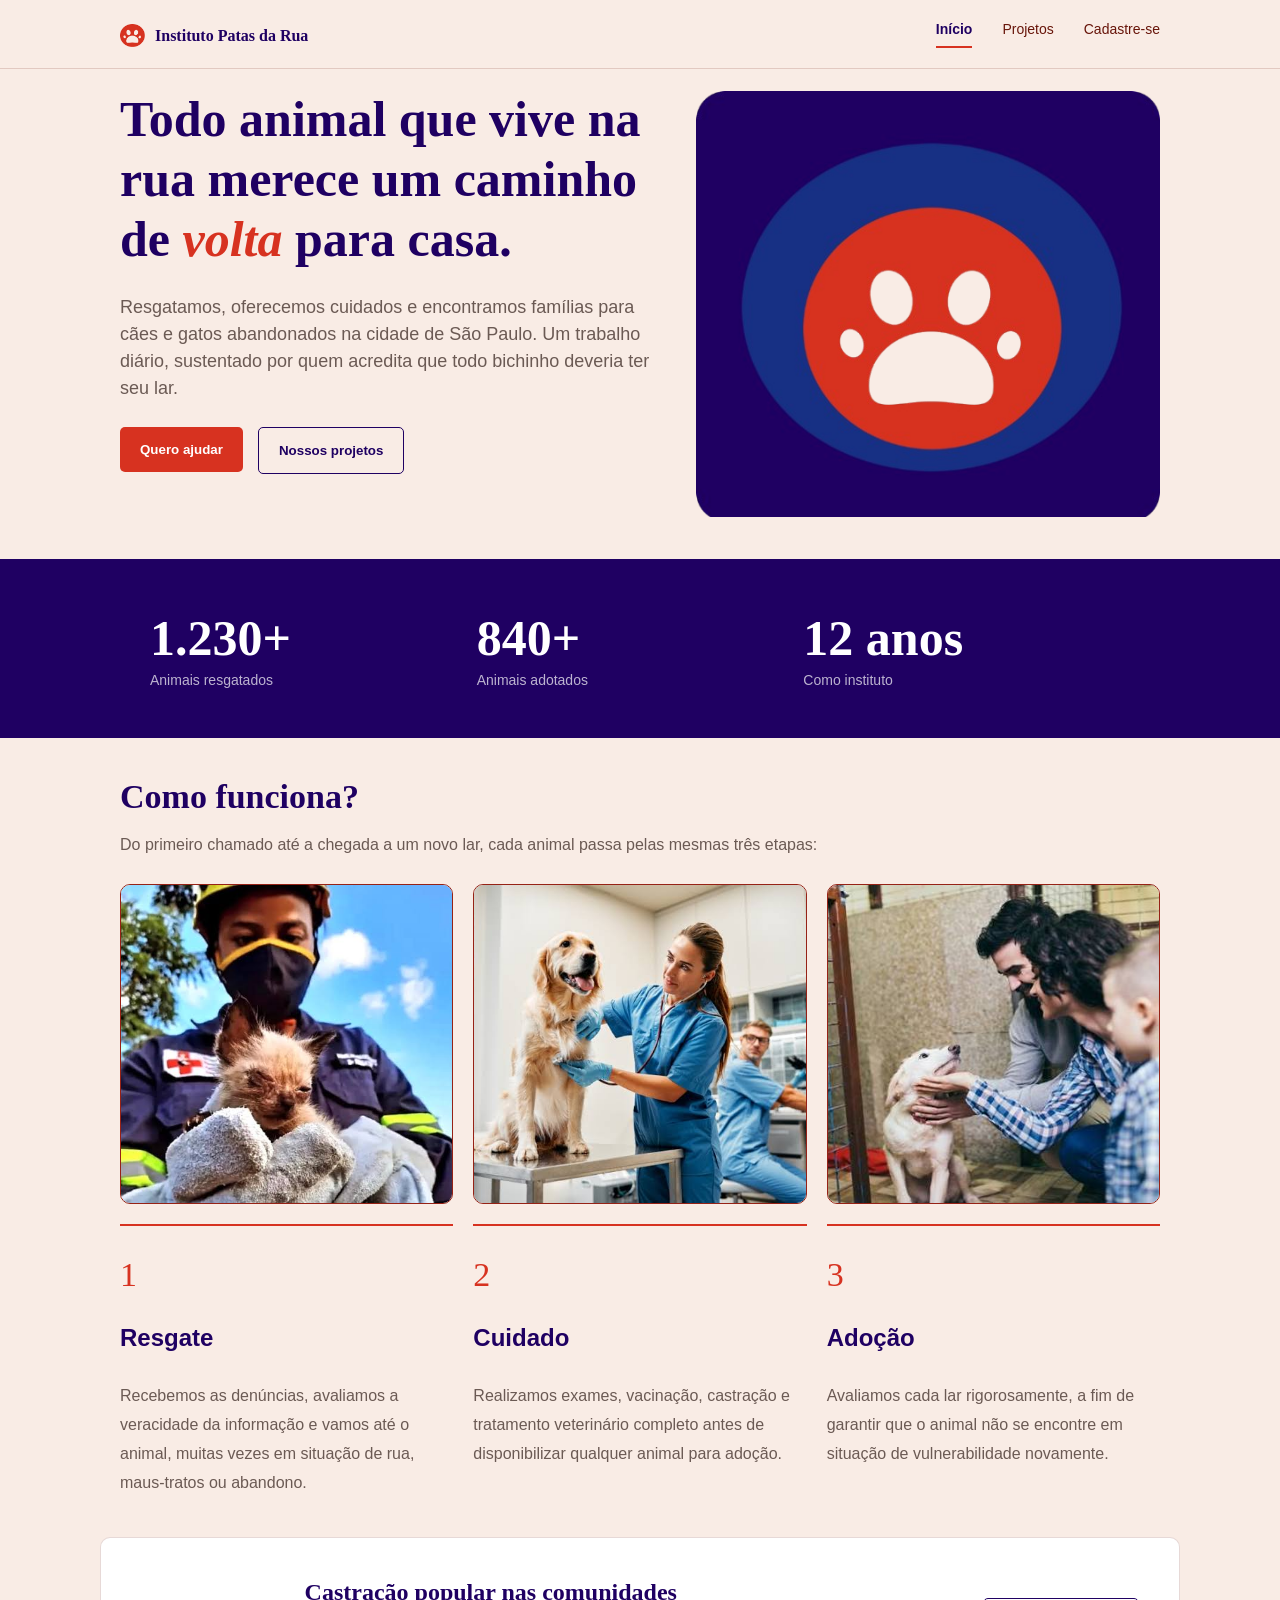
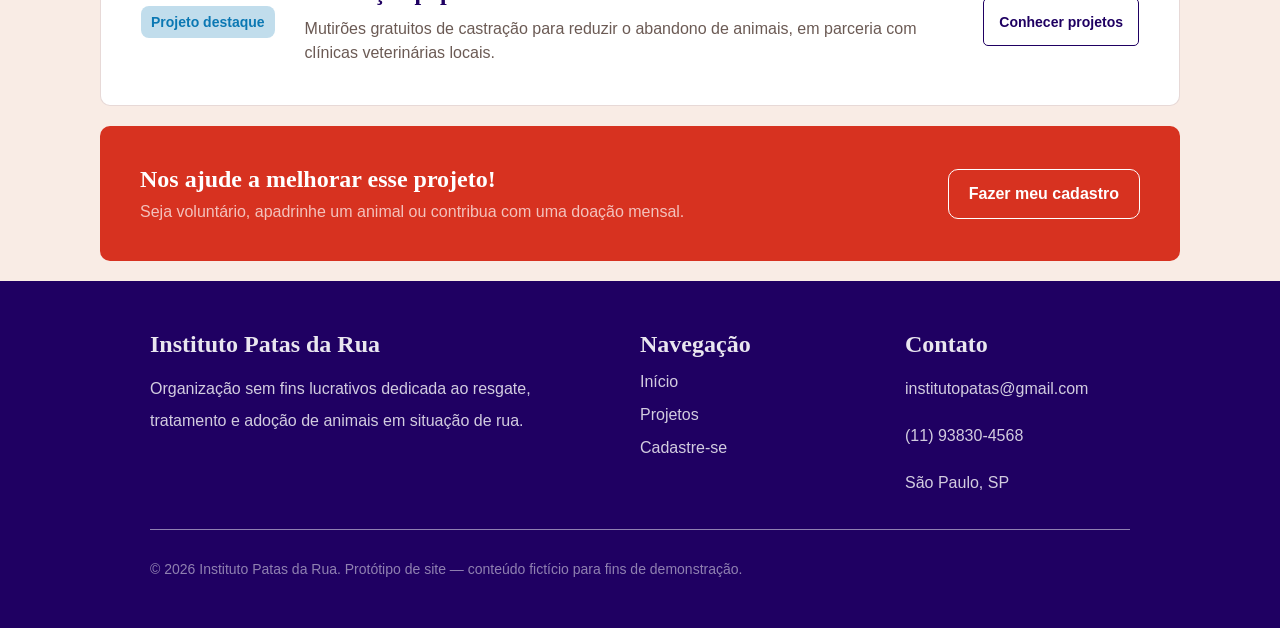
==== commit efbdabd7: "adicionando marcadores de estado e links aos botões" ====
--- a/index.html
+++ b/index.html
@@ -19,7 +19,12 @@
                     <span>Instituto Patas da Rua</span>
                 </h1>
             </div>
-            <nav>
+            <button type="button" class="header_menu" aria-label="Abrir menu" aria-expanded="false" aria-controls="menu">
+                <span></span>
+                <span></span>
+                <span></span>
+            </button>
+            <nav id="menu">
                 <ul>
                     <li class="active"><a href="index.html">Início</a></li>
                     <li><a href="projetos.html">Projetos</a></li>
@@ -38,8 +43,12 @@
                         São Paulo.
                         Um trabalho diário, sustentado por quem acredita que todo bichinho deveria ter seu lar.</p>
                     <div class="hero_buttons">
-                        <button type="button" id="ajuda">Quero ajudar</button>
-                        <button type="button" id="projetos">Nossos projetos</button>
+                        <a href="cadastro.html">
+                            <button type="button" id="ajuda">Quero ajudar</button>
+                        </a>
+                        <a href="projetos.html">
+                            <button type="button" id="projetos">Nossos projetos</button>
+                        </a>
                     </div>
                 </div>
                 <div class="hero_image">
@@ -112,7 +121,9 @@
                         veterinárias locais.</p>
                 </div>
                 <div class="projeto_destaque__button">
-                    <button type="button">Conhecer projetos</button>
+                    <a href="projetos.html">
+                        <button type="button">Conhecer projetos</button>
+                    </a>
                 </div>
             </div>
         </section>
@@ -122,7 +133,9 @@
                 <p>Seja voluntário, apadrinhe um animal ou contribua com uma doação mensal.</p>
             </div>
             <div class="disclaimer_cadastro__button">
-                <button type="button">Fazer meu cadastro</button>
+                <a href="cadastro.html">
+                    <button type="button">Fazer meu cadastro</button>
+                </a>
             </div>
         </section>
         <footer class="footer">
@@ -170,6 +183,16 @@
         if (!document.querySelector(".header nav ul li.active")) {
             menuItems[0].classList.add("active");
         }
+
+        const botaoMenu = document.querySelector(".header_menu");
+        const menu = document.querySelector("#menu");
+
+        botaoMenu.addEventListener("click", () => {
+            const aberto = menu.classList.toggle("aberto");
+            botaoMenu.classList.toggle("aberto", aberto);
+            botaoMenu.setAttribute("aria-expanded", aberto ? "true" : "false");
+            botaoMenu.setAttribute("aria-label", aberto ? "Fechar menu" : "Abrir menu");
+        });
     </script>
 </body>
 
--- a/css/style_index.css
+++ b/css/style_index.css
@@ -80,7 +80,7 @@
     gap: 15px;
 }
 
-.hero .hero_buttons button {
+.hero .hero_buttons a button {
     padding: 15px 20px;
     background: transparent;
     border: none;
@@ -90,22 +90,22 @@
     cursor: pointer;
 }
 
-.hero .hero_buttons button#ajuda {
+.hero .hero_buttons a button#ajuda {
     background-color: var(--vermelho);
     color: var(--branco);
 }
 
-.hero .hero_buttons button#ajuda:hover {
+.hero .hero_buttons a button#ajuda:hover {
     background-color: var(--vermelho-escuro);
     transition: all 300ms;
 }
 
-.hero .hero_buttons button#projetos {
+.hero .hero_buttons a button#projetos {
     border: 1px solid var(--roxo);
     color: var(--roxo);
 }
 
-.hero .hero_buttons button#projetos:hover {
+.hero .hero_buttons a button#projetos:hover {
     background-color: var(--roxo);
     color: var(--branco);
     transition: all 300ms;
@@ -269,7 +269,7 @@
     flex-shrink: 0;
 }
 
-.projeto_destaque__button button {
+.projeto_destaque__button a button {
     padding: 15px;
     background: transparent;
     border: none;
@@ -283,7 +283,7 @@
     font-size: var(--tamanho-texto-pequeno);
 }
 
-.projeto_destaque__button button:hover {
+.projeto_destaque__button a button:hover {
     background-color: var(--roxo);
     color: var(--branco);
     transition: all 300ms;
@@ -318,7 +318,7 @@
     font-family: var(--fonte-texto);
 }
 
-.disclaimer_cadastro__button button {
+.disclaimer_cadastro__button a button {
     background: transparent;
     padding: 15px 20px;
     border: 1px solid var(--branco);
@@ -330,7 +330,7 @@
     cursor: pointer;
 }
 
-.disclaimer_cadastro__button button:hover {
+.disclaimer_cadastro__button a button:hover {
     background-color: var(--branco);
     color: var(--vermelho);
     transition: all 300ms;
--- a/css/style_menu.css
+++ b/css/style_menu.css
@@ -54,8 +54,30 @@
 
 .header_content__logo h1 img {
     width: 25px;
-    height: 25 px;
+    height: 25px;
     object-fit: contain;
+}
+
+.header_menu {
+    display: none;
+    flex-direction: column;
+    justify-content: center;
+    align-items: center;
+    gap: 5px;
+    width: 32px;
+    height: 32px;
+    padding: 0;
+    background: transparent;
+    border: none;
+    cursor: pointer;
+}
+
+.header_menu span {
+    display: block;
+    width: 22px;
+    height: 2px;
+    background-color: var(--roxo);
+    transition: transform 300ms, opacity 300ms;
 }
 
 @media (min-width: 440px) and (max-width: 768px) {
@@ -64,29 +86,49 @@
     }
 }
 
-@media (min-width: 320px) and (max-width: 439px) {
+@media (max-width: 439px) {
     .header .header_content {
-        margin: 0 0;
-    }
-
-    .header nav ul li {
-        padding-bottom: 10px;
+        margin: 0 20px;
+        align-items: center;
+        flex-wrap: wrap;
     }
 
     .header h1 {
         font-size: var(--tamanho-texto-pequeno);
     }
 
-    .header nav ul {
+    .header_menu {
         display: flex;
-        gap: 10px;
     }
 
-    .header .header_content {
-        gap: 8px;
+    .header nav {
+        display: none;
+        flex-basis: 100%;
     }
 
-    .header {
-        padding: 10px;
+    .header nav.aberto {
+        display: block;
+    }
+
+    .header nav ul {
+        flex-direction: column;
+        gap: 16px;
+        padding-top: 16px;
+    }
+
+    .header nav ul li {
+        width: fit-content;
+    }
+
+    .header_menu.aberto span:nth-child(1) {
+        transform: translateY(7px) rotate(45deg);
+    }
+
+    .header_menu.aberto span:nth-child(2) {
+        opacity: 0;
+    }
+
+    .header_menu.aberto span:nth-child(3) {
+        transform: translateY(-7px) rotate(-45deg);
     }
 }
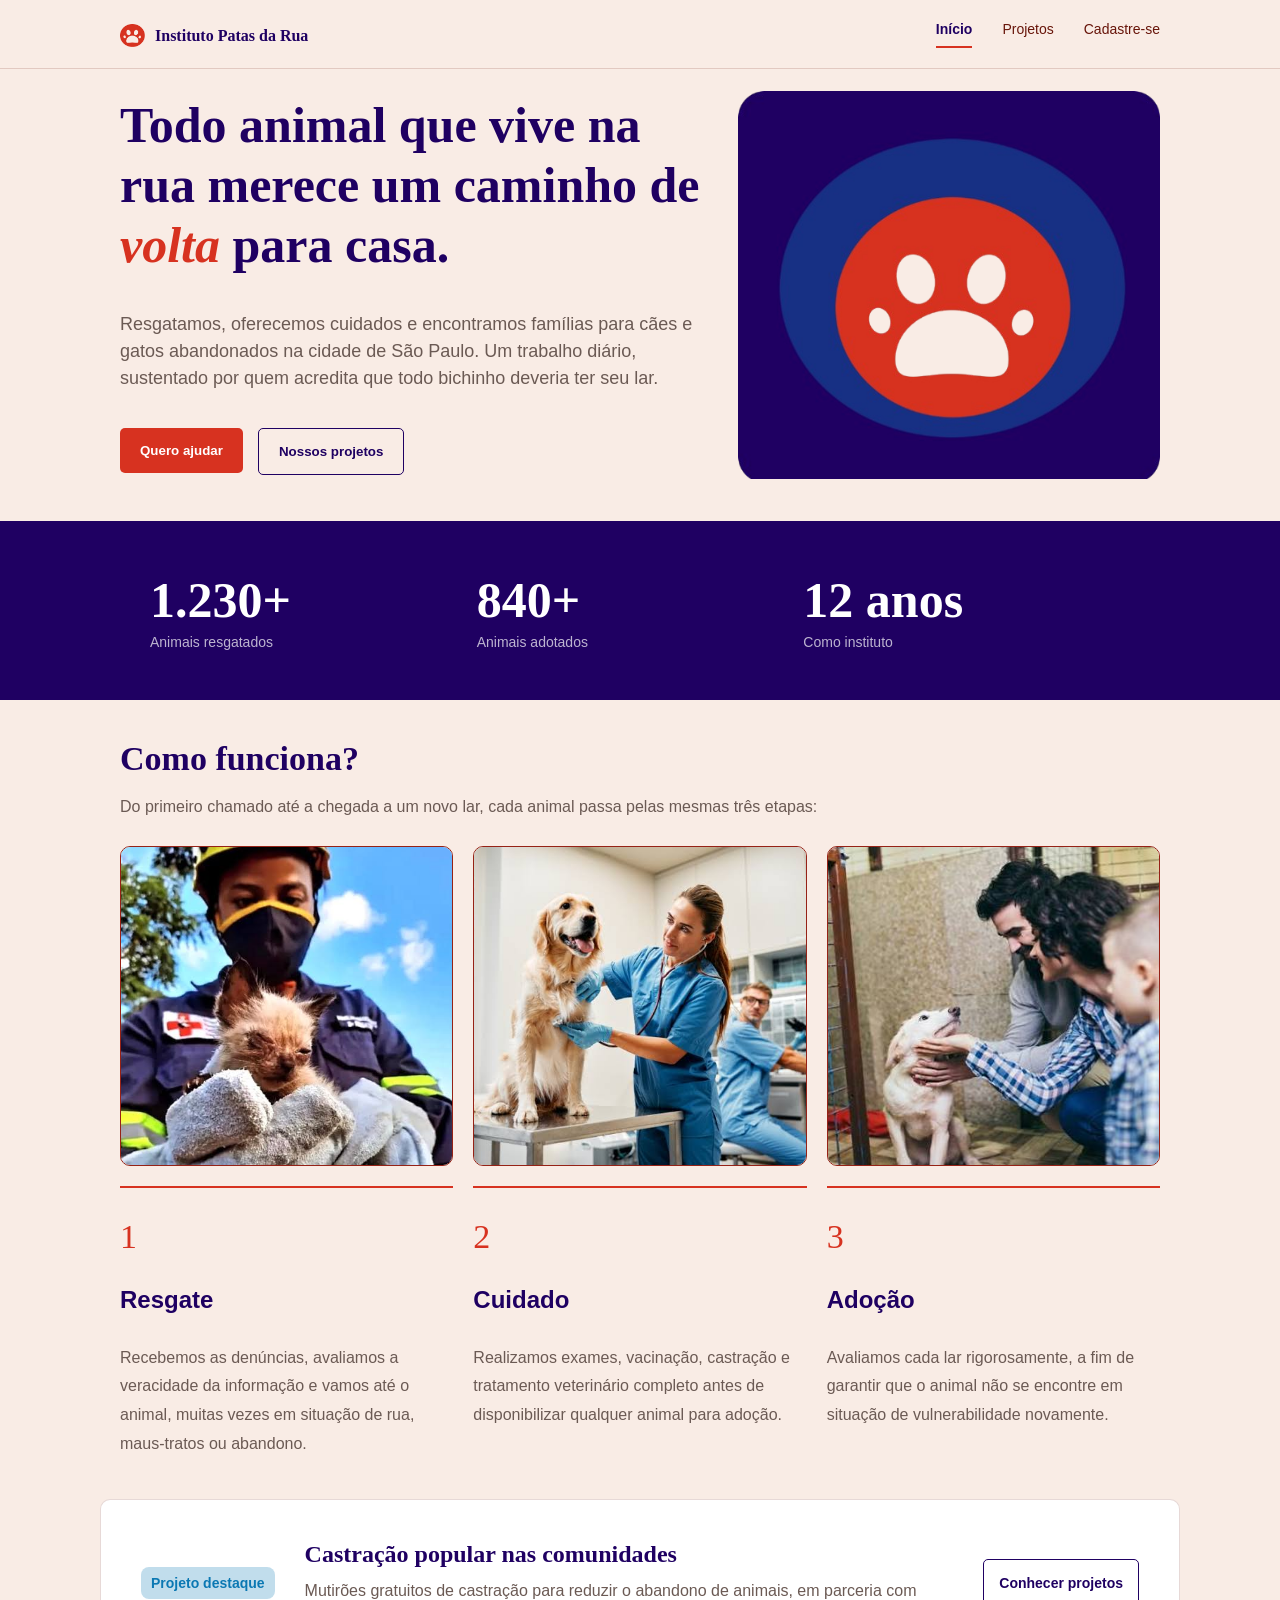
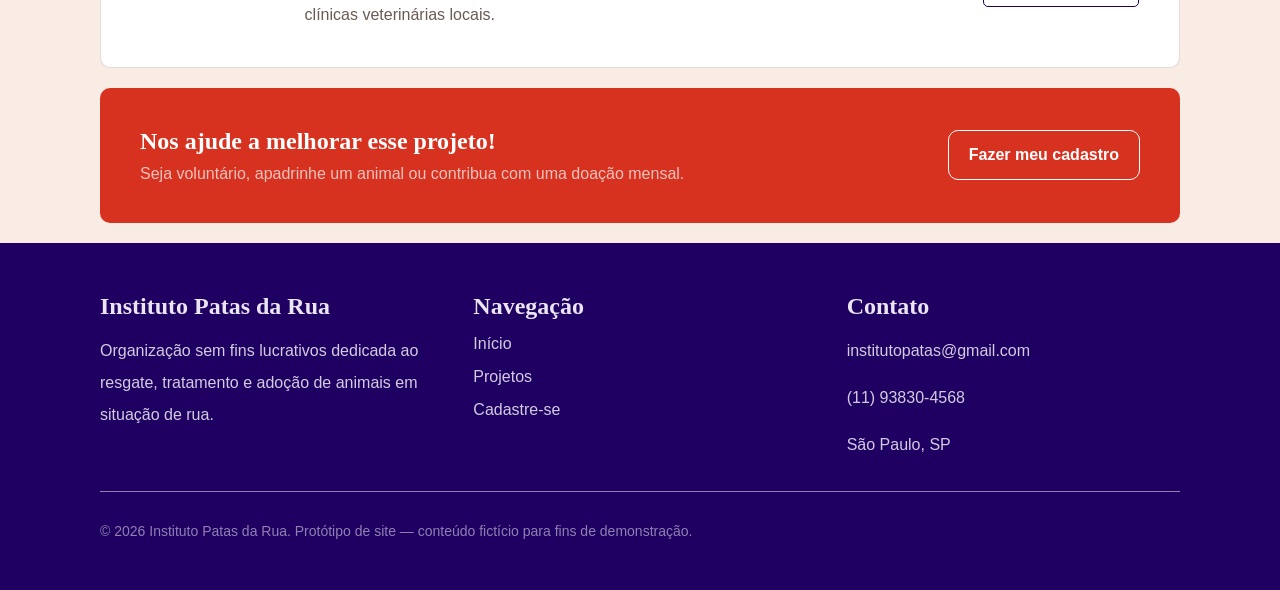
==== commit 9b51f315: "adicionando grid de 12 colunas" ====
--- a/index.html
+++ b/index.html
@@ -19,12 +19,12 @@
                     <span>Instituto Patas da Rua</span>
                 </h1>
             </div>
-            <button type="button" class="header_menu" aria-label="Abrir menu" aria-expanded="false" aria-controls="menu">
+            <button type="button" class="menu_hamburguer" aria-label="Abrir menu" aria-expanded="false" aria-controls="menu">
                 <span></span>
                 <span></span>
                 <span></span>
             </button>
-            <nav id="menu">
+            <nav class="menu_lista">
                 <ul>
                     <li class="active"><a href="index.html">Início</a></li>
                     <li><a href="projetos.html">Projetos</a></li>
@@ -173,7 +173,7 @@
     </main>
     <script>
         const menuItems = document.querySelectorAll(".header nav ul li");
-        const paginaAtual = window.location.pathname.split("/").pop() || "index.html";
+        const paginaAtual = window.location.pathname.split("/").pop();
 
         menuItems.forEach((item) => {
             const link = item.querySelector("a");
@@ -184,14 +184,14 @@
             menuItems[0].classList.add("active");
         }
 
-        const botaoMenu = document.querySelector(".header_menu");
-        const menu = document.querySelector("#menu");
+        const menuHamburguer = document.querySelector(".menu_hamburguer");
+        const menuLista = document.querySelector(".menu_lista");
 
-        botaoMenu.addEventListener("click", () => {
-            const aberto = menu.classList.toggle("aberto");
-            botaoMenu.classList.toggle("aberto", aberto);
-            botaoMenu.setAttribute("aria-expanded", aberto ? "true" : "false");
-            botaoMenu.setAttribute("aria-label", aberto ? "Fechar menu" : "Abrir menu");
+        menuHamburguer.addEventListener("click", () => {
+            const aberto = menuLista.classList.toggle("aberto");
+            menuHamburguer.classList.toggle("aberto", aberto);
+            menuHamburguer.setAttribute("aria-expanded", aberto ? "true" : "false");
+            menuHamburguer.setAttribute("aria-label", aberto ? "Fechar menu" : "Abrir menu");
         });
     </script>
 </body>
--- a/css/style_index.css
+++ b/css/style_index.css
@@ -63,10 +63,18 @@
 
 .hero .hero_content {
     display: grid;
-    grid-template-columns: 1.2fr 1fr;
+    grid-template-columns: repeat(12, minmax(0, 1fr));
     gap: 20px;
     margin: 0 100px;
     padding: 20px;
+}
+
+.hero_title {
+    grid-column: span 7;
+}
+
+.hero_image {
+    grid-column: span 5;
 }
 
 .hero .hero_image img {
@@ -117,9 +125,13 @@
 
 .ong_info__content {
     display: grid;
-    grid-template-columns: repeat(3, 1fr);
+    grid-template-columns: repeat(12, minmax(0, 1fr));
     margin: 0 100px;
     padding: 50px;
+}
+
+.ong_info__card {
+    grid-column: span 4;
 }
 
 .ong_info__card {
@@ -170,11 +182,12 @@
 
 .ong_content__list {
     display: grid;
-    grid-template-columns: repeat(3, 1fr);
+    grid-template-columns: repeat(12, minmax(0, 1fr));
     gap: 20px;
 }
 
 .ong_content__item {
+    grid-column: span 4;
     display: flex;
     flex-direction: column;
     gap: 20px;
@@ -336,35 +349,56 @@
     transition: all 300ms;
 }
 
-@media (min-width: 440px) and (max-width: 768px) {
+@media (min-width: 1441px) and (max-width: 2650px) {
     .hero .hero_content {
-        grid-template-columns: 1fr;
-        margin: 0 70px;
+        margin: 0 20%;
+    }
+
+    .ong_content {
+        margin: 0 20%;
+    }
+
+    .projeto_destaque__content,
+    .disclaimer_cadastro {
+        margin: 0 20%;
+    }
+
+    .ong_info__content{
+        margin: 0 20%;
+    }
+
+    .hero_title {
+        grid-column: span 8;
+    }
+
+    .hero_image {
+        grid-column: span 4;
+    }
+}
+
+@media (min-width: 1025px) and (max-width: 1440px){
+    .hero_title{
+        justify-content: space-around;
+        gap: 0;
+    }
+
+    .hero_title {
+        grid-column: span 7;
+    }
+
+    .hero_image {
+        grid-column: span 5;
+    }
+}
+
+@media (min-width: 771px) and (max-width: 1024px) {
+    .ong_content{
+        margin: 0 50px;
     }
 
     .ong_info__content {
-        margin: 0 20px;
+        margin: 0 50px;
         padding: 30px;
-    }
-
-    .ong_content {
-        margin: 0 70px;
-    }
-
-    .ong_content__list {
-        grid-template-columns: 1fr;
-    }
-
-    .ong_item__desc {
-        gap: 15px;
-    }
-
-    .ong_content__item img {
-        height: 100%;
-    }
-
-    .ong_content {
-        margin: 0 70px;
     }
 
     .projeto_destaque__content,
@@ -373,6 +407,60 @@
         border-radius: 0px;
     }
 
+    .hero .hero_content{
+        margin: 0 50px;
+    }
+
+    .hero_title, .hero_image {
+        grid-column: span 6;
+    }
+
+    .ong_content__item {
+        grid-column: span 6;
+    }
+}
+
+@media (min-width: 431px) and (max-width: 770px) {
+    .hero .hero_content {
+        margin: 0 70px;
+    }
+
+    .hero_title,
+    .hero_image {
+        grid-column: span 12;
+    }
+
+    .ong_info__content {
+        margin: 0 20px;
+        padding: 30px;
+    }
+
+    .ong_content {
+        margin: 0 70px;
+    }
+
+    .ong_content__item {
+        grid-column: span 12;
+    }
+
+    .ong_item__desc {
+        gap: 15px;
+    }
+
+    .ong_content__item img {
+        height: 100%;
+    }
+
+    .ong_content {
+        margin: 0 70px;
+    }
+
+    .projeto_destaque__content,
+    .disclaimer_cadastro {
+        margin: 0 0;
+        border-radius: 0px;
+    }
+
     .projeto_destaque__content {
         padding: 30px 15px;
     }
@@ -388,10 +476,14 @@
     }
 }
 
-@media (min-width: 320px) and (max-width: 439px) {
+@media (min-width: 320px) and (max-width: 430px) {
     .hero .hero_content {
         margin: 0 0;
-        grid-template-columns: 1fr;
+    }
+
+    .hero_title,
+    .hero_image {
+        grid-column: span 12;
     }
 
     .hero .hero_title h2 {
@@ -405,20 +497,19 @@
     }
 
     .ong_info__content {
-        display: flex;
-        flex-direction: column;
-        align-items: center;
         margin: 0 0;
         padding: 40px;
         gap: 20px;
+        justify-items: center;
+    }
+
+    .ong_info__card,
+    .ong_content__item {
+        grid-column: span 12;
     }
 
     .ong_info__card {
         align-items: center;
-    }
-
-    .ong_content__list {
-        grid-template-columns: 1fr;
     }
 
     .ong_content {
--- a/css/style_menu.css
+++ b/css/style_menu.css
@@ -58,7 +58,7 @@
     object-fit: contain;
 }
 
-.header_menu {
+.menu_hamburguer {
     display: none;
     flex-direction: column;
     justify-content: center;
@@ -72,7 +72,7 @@
     cursor: pointer;
 }
 
-.header_menu span {
+.menu_hamburguer span {
     display: block;
     width: 22px;
     height: 2px;
@@ -80,13 +80,25 @@
     transition: transform 300ms, opacity 300ms;
 }
 
-@media (min-width: 440px) and (max-width: 768px) {
+@media (min-width: 1441px) and (max-width: 2650px) {
+    .header .header_content {
+        margin: 0 20%;
+    }
+}
+
+@media (min-width: 771px) and (max-width: 1024px) {
+    .header .header_content {
+        margin: 0 50px;
+    }
+}
+
+@media (min-width: 431px) and (max-width: 770px) {
     .header .header_content {
         margin: 0 70px;
     }
 }
 
-@media (max-width: 439px) {
+@media (min-width: 320px) and (max-width: 430px) {
     .header .header_content {
         margin: 0 20px;
         align-items: center;
@@ -97,7 +109,7 @@
         font-size: var(--tamanho-texto-pequeno);
     }
 
-    .header_menu {
+    .menu_hamburguer {
         display: flex;
     }
 
@@ -120,15 +132,15 @@
         width: fit-content;
     }
 
-    .header_menu.aberto span:nth-child(1) {
+    .menu_hamburguer.aberto span:nth-child(1) {
         transform: translateY(7px) rotate(45deg);
     }
 
-    .header_menu.aberto span:nth-child(2) {
+    .menu_hamburguer.aberto span:nth-child(2) {
         opacity: 0;
     }
 
-    .header_menu.aberto span:nth-child(3) {
+    .menu_hamburguer.aberto span:nth-child(3) {
         transform: translateY(-7px) rotate(-45deg);
     }
 }
--- a/css/style_footer.css
+++ b/css/style_footer.css
@@ -12,7 +12,7 @@
 
 .footer_content__top {
     display: grid;
-    grid-template-columns: 2fr 1fr 1fr;
+    grid-template-columns: repeat(12, minmax(0, 1fr));
     gap: 40px;
 }
 
@@ -20,6 +20,11 @@
     display: flex;
     flex-direction: column;
     gap: 15px;
+    grid-column: span 3;
+}
+
+.footer_content__item:first-child {
+    grid-column: span 6;
 }
 
 .footer_content__item h4 {
@@ -64,27 +69,50 @@
     color: rgba(255, 255, 255, 0.5);
 }
 
-@media (min-width: 440px) and (max-width: 768px) {
+@media (min-width: 1441px) and (max-width: 2650px) {
+   .footer_content {
+        margin: 0 20%;
+    } 
+}
+
+@media (min-width: 771px) and (max-width: 1440px) {
+    .footer_content {
+        margin: 0 50px;
+    }
+
+    .footer_content__item,
+    .footer_content__item:first-child {
+        grid-column: span 4;
+    }
+}
+
+@media (min-width: 431px) and (max-width: 770px) {
     .footer_content {
         margin: 0 70px;
     }
 
     .footer_content__top {
-        display: grid;
-        grid-template-columns: 1fr;
         gap: 40px;
+    }
+
+    .footer_content__item,
+    .footer_content__item:first-child {
+        grid-column: span 12;
     }
 }
 
-@media (min-width: 320px) and (max-width: 439px) {
+@media (min-width: 320px) and (max-width: 430px) {
     .footer_content {
         margin: 0 0;
         padding: 30px;
     }
 
     .footer_content__top {
-        display: grid;
-        grid-template-columns: 1fr;
         gap: 20px;
     }
+
+    .footer_content__item,
+    .footer_content__item:first-child {
+        grid-column: span 12;
+    }
 }
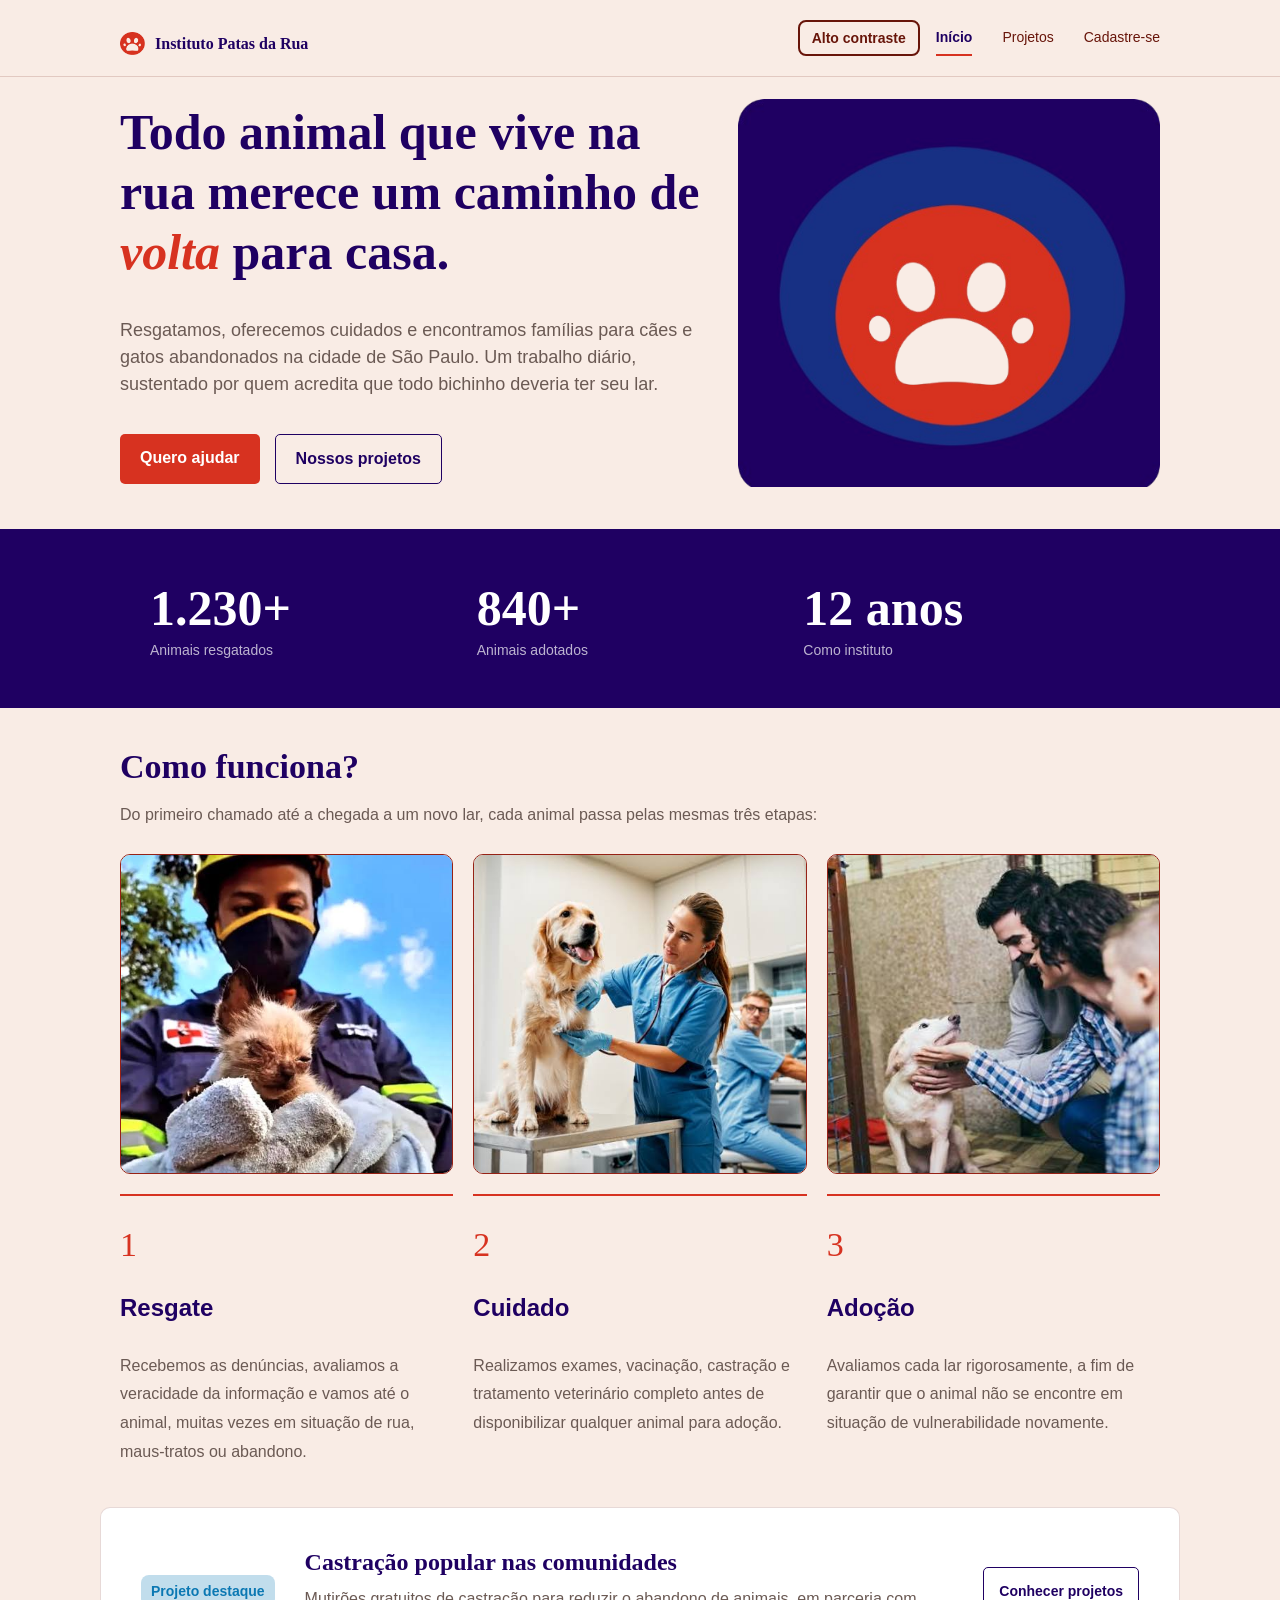
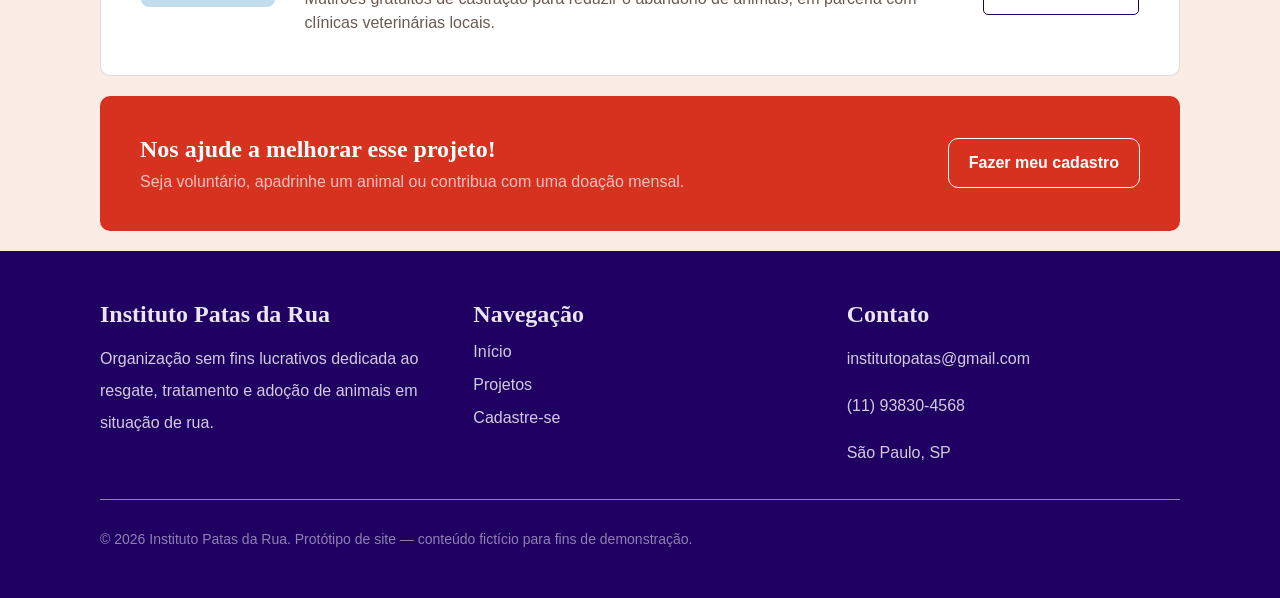
==== commit 56727971: "ajustes no projeto" ====
--- a/index.html
+++ b/index.html
@@ -1,10 +1,19 @@
 <!DOCTYPE html>
-<html lang="en">
+<html lang="pt-BR">
 
 <head>
     <meta charset="UTF-8">
     <meta name="viewport" content="width=device-width, initial-scale=1.0">
     <title>Projeto Patas de Rua</title>
+    <script>
+        (function () {
+            try {
+                var salvo = localStorage.getItem("contraste");
+                var alto = salvo === "alto" || (salvo !== "normal" && window.matchMedia("(prefers-contrast: more)").matches);
+                if (alto) document.documentElement.setAttribute("data-contraste", "alto");
+            } catch (erro) {}
+        })();
+    </script>
     <link rel="stylesheet" href="css/style_index.css">
     <link rel="stylesheet" href="css/style_menu.css">
     <link rel="stylesheet" href="css/style_footer.css">
@@ -19,12 +28,13 @@
                     <span>Instituto Patas da Rua</span>
                 </h1>
             </div>
+            <button type="button" class="contraste" aria-pressed="false">Alto contraste</button>
             <button type="button" class="menu_hamburguer" aria-label="Abrir menu" aria-expanded="false" aria-controls="menu">
-                <span></span>
-                <span></span>
-                <span></span>
+                <span aria-hidden="true"></span>
+                <span aria-hidden="true"></span>
+                <span aria-hidden="true"></span>
             </button>
-            <nav class="menu_lista">
+            <nav id="menu">
                 <ul>
                     <li class="active"><a href="index.html">Início</a></li>
                     <li><a href="projetos.html">Projetos</a></li>
@@ -43,12 +53,8 @@
                         São Paulo.
                         Um trabalho diário, sustentado por quem acredita que todo bichinho deveria ter seu lar.</p>
                     <div class="hero_buttons">
-                        <a href="cadastro.html">
-                            <button type="button" id="ajuda">Quero ajudar</button>
-                        </a>
-                        <a href="projetos.html">
-                            <button type="button" id="projetos">Nossos projetos</button>
-                        </a>
+                        <a href="cadastro.html" id="ajuda">Quero ajudar</a>
+                        <a href="projetos.html" id="projetos">Nossos projetos</a>
                     </div>
                 </div>
                 <div class="hero_image">
@@ -121,9 +127,7 @@
                         veterinárias locais.</p>
                 </div>
                 <div class="projeto_destaque__button">
-                    <a href="projetos.html">
-                        <button type="button">Conhecer projetos</button>
-                    </a>
+                    <a href="projetos.html">Conhecer projetos</a>
                 </div>
             </div>
         </section>
@@ -133,9 +137,7 @@
                 <p>Seja voluntário, apadrinhe um animal ou contribua com uma doação mensal.</p>
             </div>
             <div class="disclaimer_cadastro__button">
-                <a href="cadastro.html">
-                    <button type="button">Fazer meu cadastro</button>
-                </a>
+                <a href="cadastro.html">Fazer meu cadastro</a>
             </div>
         </section>
         <footer class="footer">
@@ -177,15 +179,22 @@
 
         menuItems.forEach((item) => {
             const link = item.querySelector("a");
-            item.classList.toggle("active", link.getAttribute("href") === paginaAtual);
+            const ativo = link.getAttribute("href") === paginaAtual;
+            item.classList.toggle("active", ativo);
+            if (ativo) {
+                link.setAttribute("aria-current", "page");
+            } else {
+                link.removeAttribute("aria-current");
+            }
         });
 
         if (!document.querySelector(".header nav ul li.active")) {
             menuItems[0].classList.add("active");
+            menuItems[0].querySelector("a").setAttribute("aria-current", "page");
         }
 
         const menuHamburguer = document.querySelector(".menu_hamburguer");
-        const menuLista = document.querySelector(".menu_lista");
+        const menuLista = document.querySelector("#menu");
 
         menuHamburguer.addEventListener("click", () => {
             const aberto = menuLista.classList.toggle("aberto");
@@ -194,6 +203,7 @@
             menuHamburguer.setAttribute("aria-label", aberto ? "Fechar menu" : "Abrir menu");
         });
     </script>
+    <script src="js/contraste.js"></script>
 </body>
 
 </html>
--- a/css/style_index.css
+++ b/css/style_index.css
@@ -13,6 +13,11 @@
     --azul-suave: #0b78b340;
     --marrom-suave: #68150A26;
     --roxo-suave: #1F006226;
+    --texto-claro: rgba(255, 255, 255, 0.9);
+    --texto-claro-medio: rgba(255, 255, 255, 0.8);
+    --texto-claro-suave: rgba(255, 255, 255, 0.7);
+    --texto-claro-apagado: rgba(255, 255, 255, 0.5);
+    --linha-clara: rgba(255, 255, 255, 0.5);
 
     --fonte-titulo: 'Fraunces', Georgia, serif;
     --fonte-texto: 'Work Sans', sans-serif;
@@ -88,7 +93,8 @@
     gap: 15px;
 }
 
-.hero .hero_buttons a button {
+.hero .hero_buttons a {
+    display: inline-block;
     padding: 15px 20px;
     background: transparent;
     border: none;
@@ -96,24 +102,25 @@
     border-radius: 5px;
     font-weight: 700;
     cursor: pointer;
-}
-
-.hero .hero_buttons a button#ajuda {
+    text-decoration: none;
+}
+
+.hero .hero_buttons a#ajuda {
     background-color: var(--vermelho);
     color: var(--branco);
 }
 
-.hero .hero_buttons a button#ajuda:hover {
+.hero .hero_buttons a#ajuda:hover {
     background-color: var(--vermelho-escuro);
     transition: all 300ms;
 }
 
-.hero .hero_buttons a button#projetos {
+.hero .hero_buttons a#projetos {
     border: 1px solid var(--roxo);
     color: var(--roxo);
 }
 
-.hero .hero_buttons a button#projetos:hover {
+.hero .hero_buttons a#projetos:hover {
     background-color: var(--roxo);
     color: var(--branco);
     transition: all 300ms;
@@ -150,7 +157,7 @@
 .ong_info__card span:nth-child(2) {
     font-size: var(--tamanho-texto-pequeno);
     font-weight: 500;
-    color: rgba(255, 255, 255, 0.7);
+    color: var(--texto-claro-suave);
     font-family: var(--fonte-texto);
 }
 
@@ -282,21 +289,21 @@
     flex-shrink: 0;
 }
 
-.projeto_destaque__button a button {
+.projeto_destaque__button a {
+    display: inline-block;
     padding: 15px;
     background: transparent;
-    border: none;
     font-family: var(--fonte-texto);
     border-radius: 5px;
     font-weight: 700;
     cursor: pointer;
-
+    text-decoration: none;
     border: 1px solid var(--roxo);
     color: var(--roxo);
     font-size: var(--tamanho-texto-pequeno);
 }
 
-.projeto_destaque__button a button:hover {
+.projeto_destaque__button a:hover {
     background-color: var(--roxo);
     color: var(--branco);
     transition: all 300ms;
@@ -326,12 +333,13 @@
 }
 
 .disclaimer_cadastro p {
-    color: rgba(255, 255, 255, 0.7);
+    color: var(--texto-claro-suave);
     font-family: 16px;
     font-family: var(--fonte-texto);
 }
 
-.disclaimer_cadastro__button a button {
+.disclaimer_cadastro__button a {
+    display: inline-block;
     background: transparent;
     padding: 15px 20px;
     border: 1px solid var(--branco);
@@ -341,9 +349,10 @@
     font-size: var(--tamanho-texto);
     color: var(--branco);
     cursor: pointer;
-}
-
-.disclaimer_cadastro__button a button:hover {
+    text-decoration: none;
+}
+
+.disclaimer_cadastro__button a:hover {
     background-color: var(--branco);
     color: var(--vermelho);
     transition: all 300ms;
@@ -470,7 +479,7 @@
         padding: 30px 20px;
     }
 
-    .disclaimer_cadastro__button button {
+    .disclaimer_cadastro__button a {
         font-size: var(--tamanho-texto-pequeno);
         padding: 15px;
     }
@@ -535,8 +544,133 @@
         align-items: start;
     }
 
-    .disclaimer_cadastro__button button {
+    .disclaimer_cadastro__button a {
         font-size: var(--tamanho-texto-pequeno);
         padding: 10px 15px;
     }
+}
+
+html[data-contraste="alto"] {
+    color-scheme: dark;
+    --creme: #000000;
+    --branco: #ffffff;
+    --texto: #ffffff;
+    --roxo: #ffffff;
+    --vermelho: #ffe14d;
+    --vermelho-escuro: #ffffff;
+    --vermelho-hover: #ffffff;
+    --marrom: #ffe14d;
+    --azul: #7dffff;
+    --borda: #ffffff;
+    --vermelho-suave: #000000;
+    --azul-suave: #000000;
+    --marrom-suave: #000000;
+    --roxo-suave: #000000;
+    --texto-claro: #ffffff;
+    --texto-claro-medio: #ffffff;
+    --texto-claro-suave: #ffffff;
+    --texto-claro-apagado: #ffffff;
+    --linha-clara: #ffffff;
+}
+
+html[data-contraste="alto"] .header {
+    background-color: #000000;
+    border-bottom: 2px solid #ffffff;
+}
+
+html[data-contraste="alto"] .footer,
+html[data-contraste="alto"] .ong_info,
+html[data-contraste="alto"] .projeto_destaque__content,
+html[data-contraste="alto"] .formulario {
+    background-color: #000000;
+    border: 2px solid #ffffff;
+}
+
+html[data-contraste="alto"] .footer,
+html[data-contraste="alto"] .ong_info {
+    border-left: none;
+    border-right: none;
+}
+
+html[data-contraste="alto"] .contraste,
+html[data-contraste="alto"] .hero .hero_buttons a#ajuda,
+html[data-contraste="alto"] .formulario button,
+html[data-contraste="alto"] .disclaimer_cadastro {
+    background-color: #ffe14d;
+    color: #000000;
+    border-color: #000000;
+}
+
+html[data-contraste="alto"] .contraste[aria-pressed="true"],
+html[data-contraste="alto"] .hero .hero_buttons a#ajuda:hover,
+html[data-contraste="alto"] .formulario button:hover,
+html[data-contraste="alto"] .formulario button:active {
+    background-color: #ffffff;
+    color: #000000;
+}
+
+html[data-contraste="alto"] .disclaimer_cadastro h4,
+html[data-contraste="alto"] .disclaimer_cadastro p,
+html[data-contraste="alto"] .disclaimer_cadastro__button a {
+    color: #000000;
+    border-color: #000000;
+}
+
+html[data-contraste="alto"] .disclaimer_cadastro__button a:hover {
+    background-color: #000000;
+    color: #ffe14d;
+}
+
+html[data-contraste="alto"] .hero .hero_buttons a#projetos,
+html[data-contraste="alto"] .projeto_destaque__button a {
+    color: #ffe14d;
+    border-color: #ffe14d;
+    background-color: transparent;
+}
+
+html[data-contraste="alto"] .hero .hero_buttons a#projetos:hover,
+html[data-contraste="alto"] .projeto_destaque__button a:hover {
+    background-color: #ffe14d;
+    color: #000000;
+}
+
+html[data-contraste="alto"] .projetos_item__tag,
+html[data-contraste="alto"] .cadastro_content__item h4,
+html[data-contraste="alto"] .projeto_destaque__title span {
+    background-color: #000000;
+    border: 2px solid currentColor;
+}
+
+html[data-contraste="alto"] .formulario input,
+html[data-contraste="alto"] .formulario select,
+html[data-contraste="alto"] .formulario textarea {
+    background-color: #000000;
+    color: #ffffff;
+    border: 2px solid #ffffff;
+}
+
+html[data-contraste="alto"] .formulario ::placeholder {
+    color: #ffffff;
+}
+
+html[data-contraste="alto"] .formulario legend,
+html[data-contraste="alto"] .formulario label {
+    color: #ffe14d;
+}
+
+html[data-contraste="alto"] .formulario__sucesso {
+    color: #7dffff;
+}
+
+html[data-contraste="alto"] :focus-visible {
+    outline: 3px solid #ffe14d;
+    outline-offset: 3px;
+}
+
+html[data-contraste="alto"] .formulario input:focus,
+html[data-contraste="alto"] .formulario select:focus,
+html[data-contraste="alto"] .formulario textarea:focus {
+    outline: 3px solid #ffe14d;
+    outline-offset: 2px;
+    border-color: #ffe14d;
 }
--- a/css/style_menu.css
+++ b/css/style_menu.css
@@ -5,9 +5,24 @@
 
 .header .header_content {
     display: flex;
-    justify-content: space-between;
+    justify-content: flex-start;
     align-items: end;
+    gap: 16px;
     margin: 0 100px;
+}
+
+.contraste {
+    margin-left: auto;
+    flex-shrink: 0;
+    font-family: var(--fonte-texto);
+    font-size: var(--tamanho-texto-pequeno);
+    font-weight: 700;
+    color: var(--marrom);
+    background: transparent;
+    border: 2px solid var(--marrom);
+    border-radius: 8px;
+    padding: 8px 12px;
+    cursor: pointer;
 }
 
 .header h1 {
--- a/css/style_footer.css
+++ b/css/style_footer.css
@@ -29,13 +29,13 @@
 
 .footer_content__item h4 {
     font-family: var(--fonte-titulo);
-    color: rgba(255, 255, 255, 0.9);
+    color: var(--texto-claro);
     font-size: var(--tamanho-subtitulo);
 }
 
 .footer_content__item span {
     font-family: var(--fonte-texto);
-    color: rgba(255, 255, 255, 0.8);
+    color: var(--texto-claro-medio);
     font-size: var(--tamanho-texto);
     line-height: 2;
 }
@@ -54,19 +54,19 @@
     text-decoration: none;
     text-decoration-line: none;
     font-size: var(--tamanho-texto);
-    color: rgba(255, 255, 255, 0.8);
+    color: var(--texto-claro-medio);
 }
 
 .footer_content hr {
     border: none;
     height: 1px;
-    background-color: rgba(255, 255, 255, 0.5);
+    background-color: var(--linha-clara);
     margin: 0;
 }
 
 .footer_content__bottom span {
     font-size: var(--tamanho-texto-pequeno);
-    color: rgba(255, 255, 255, 0.5);
+    color: var(--texto-claro-apagado);
 }
 
 @media (min-width: 1441px) and (max-width: 2650px) {
